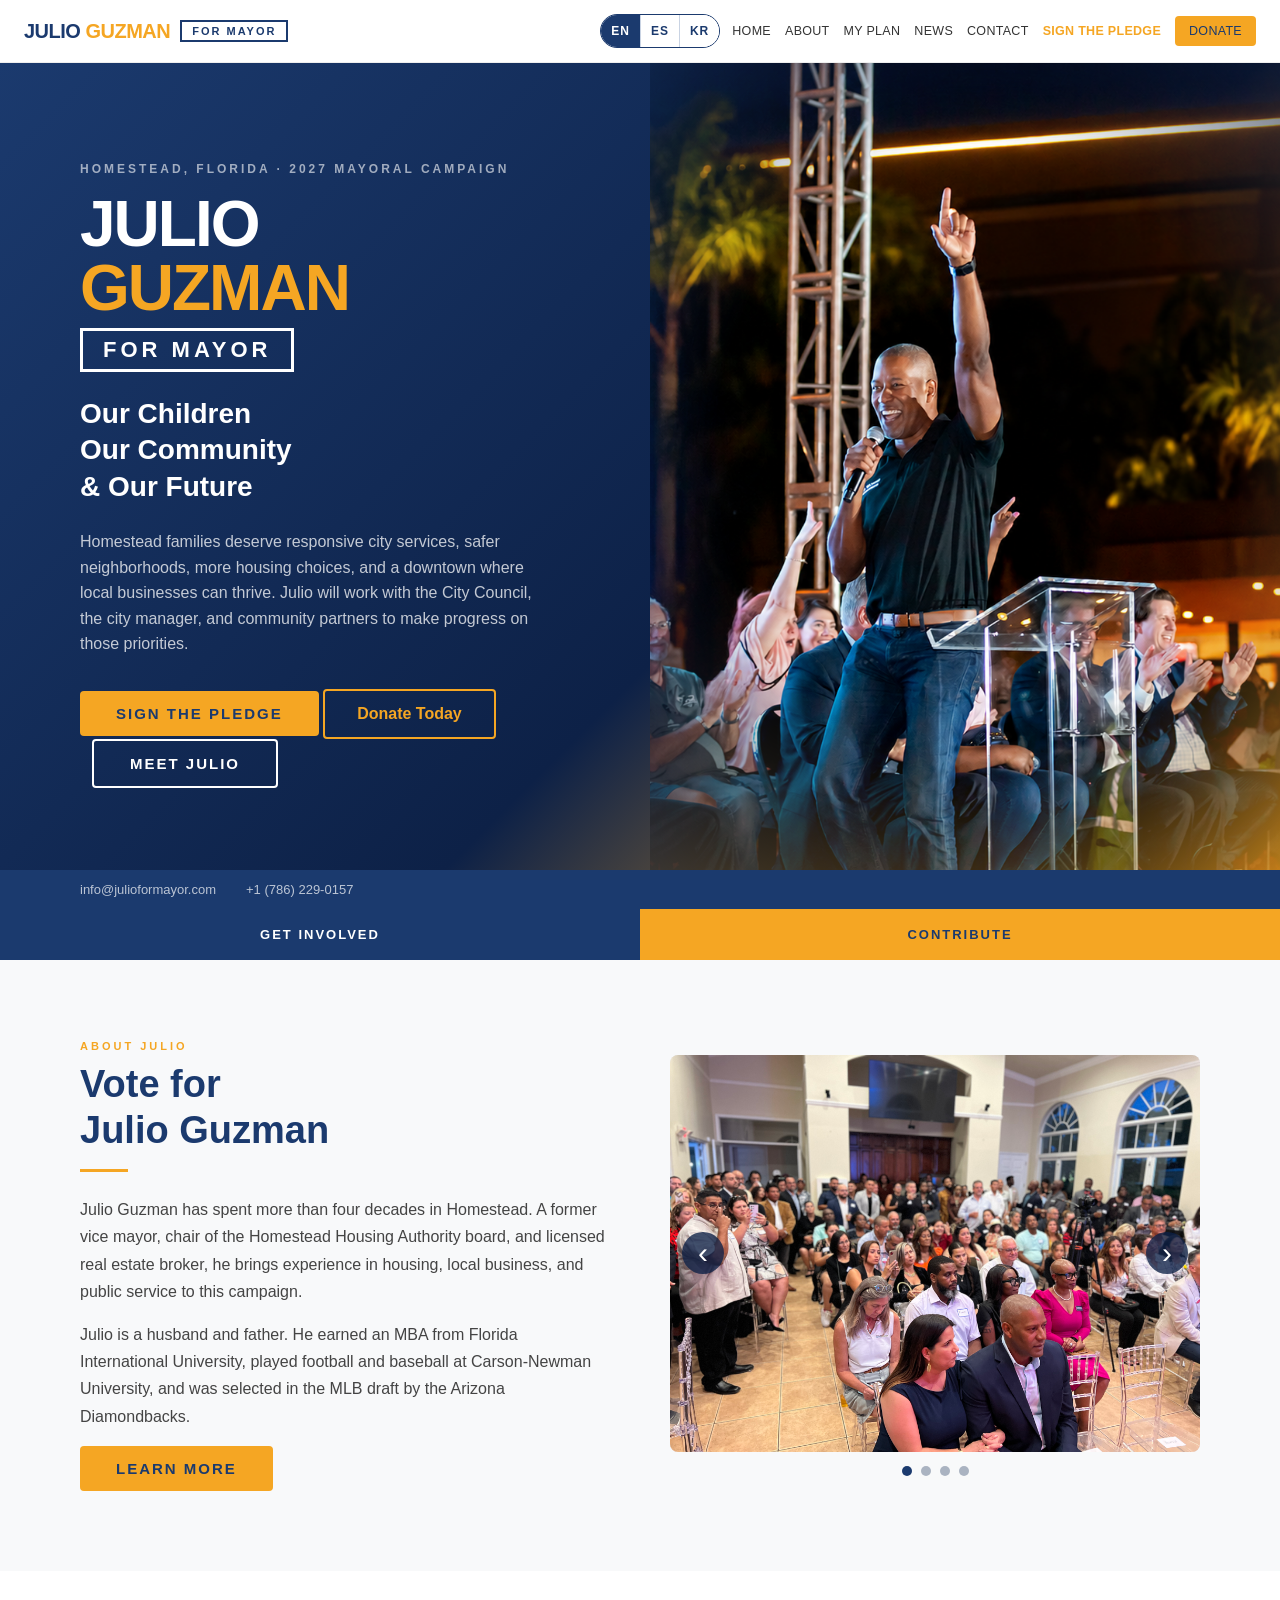
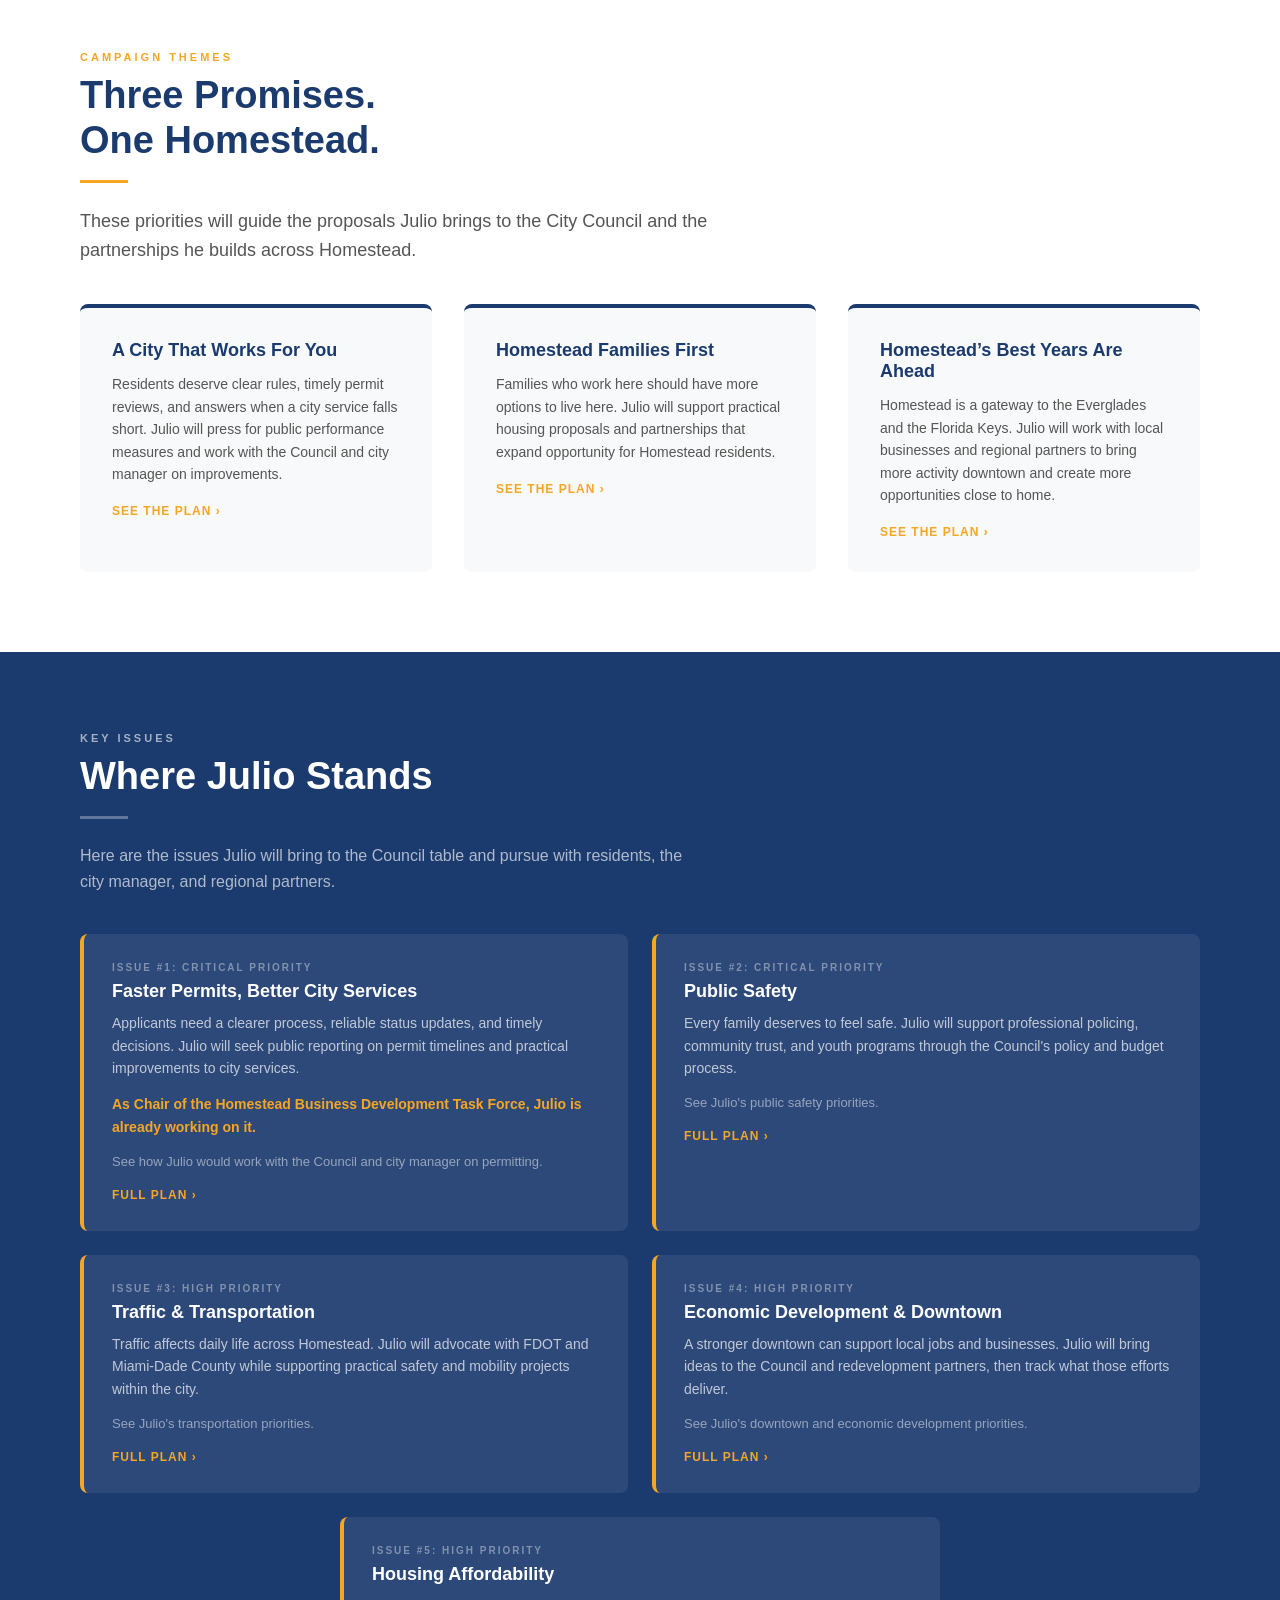
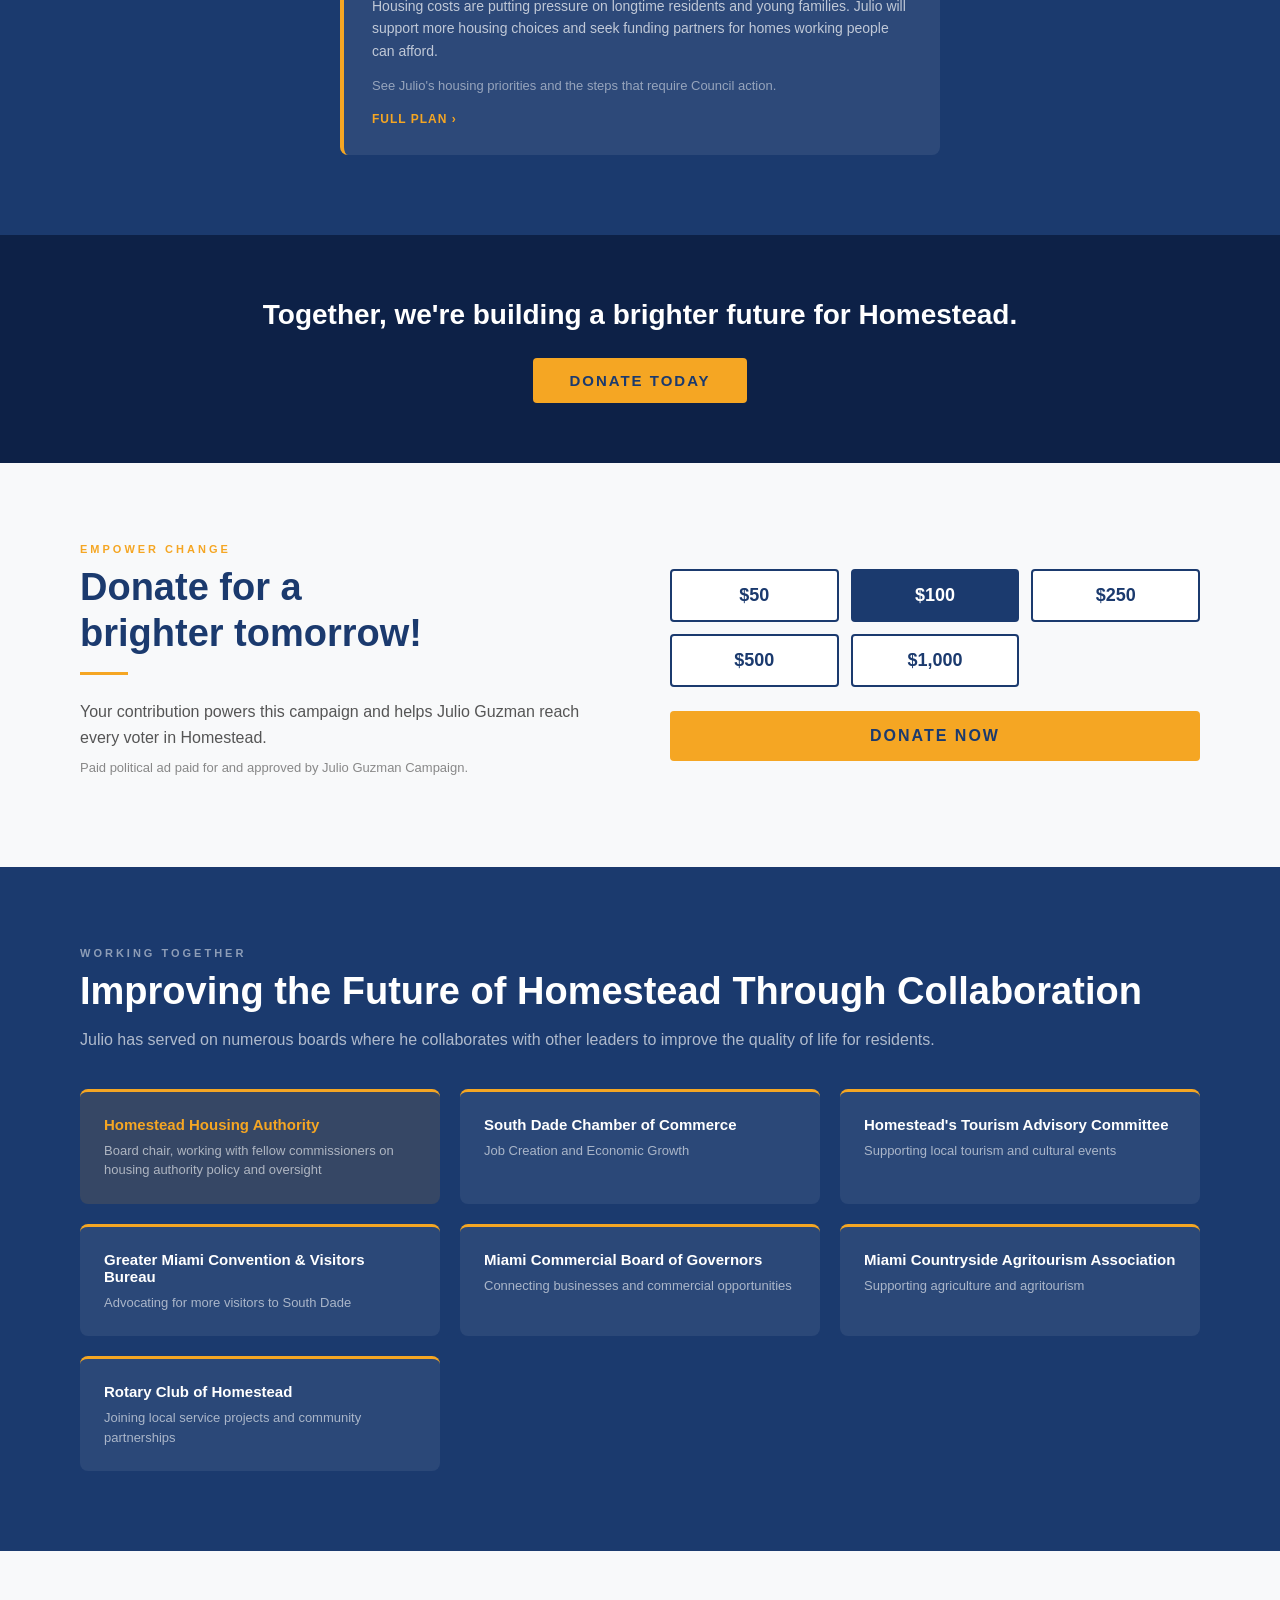
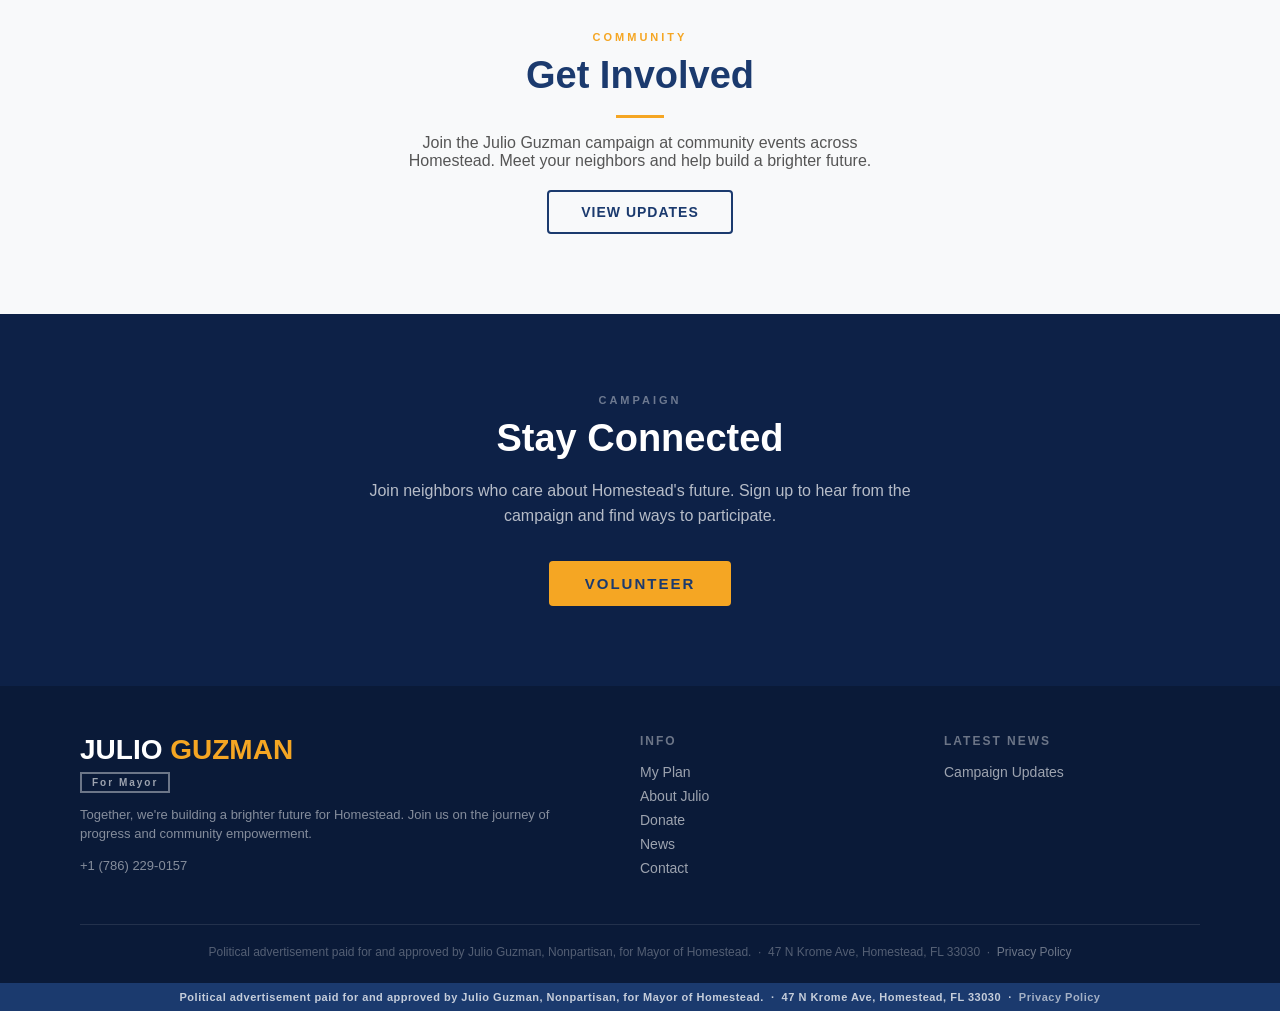
==== index.html @ b9c1d398 "Home: add task force line to permitting card Co-Authored-By: Claude Opus 5.5 <noreply@anthropic.com>" ====
<!DOCTYPE html>
<html lang="en">
<head>
  <meta charset="UTF-8" />
  <meta name="viewport" content="width=device-width, initial-scale=1.0" />
  
  <meta name="description" content="Official campaign website of Julio Guzman for Mayor of Homestead." />
  <link rel="canonical" href="https://julioformayor.com/" />
  <meta property="og:type" content="website" />
  <meta property="og:title" content="Julio Guzman for Mayor of Homestead" />
  <meta property="og:description" content="Official campaign website of Julio Guzman for Mayor of Homestead." />
  <meta property="og:url" content="https://julioformayor.com/" />
  <meta property="og:image" content="https://julioformayor.com/images/julio-showbiz-hero.png" />
  <meta name="twitter:card" content="summary_large_image" />
<title>Julio Guzman for Mayor of Homestead</title>
  <style>
    
    *, *::before, *::after { box-sizing: border-box; margin: 0; padding: 0; }

    body {
      font-family: 'Helvetica Neue', Arial, sans-serif;
      color: #1a1a1a;
      background: #fff;
    }

    /* â”€â”€ NAV â”€â”€ */
    nav {
      position: fixed;
      top: 0; left: 0; right: 0;
      z-index: 999;
      background: #fff;
      border-bottom: 1px solid #eee;
      padding: 14px 40px;
      display: flex;
      align-items: center;
      justify-content: space-between;
    }
    .nav-logo {
      display: flex;
      align-items: center;
      gap: 10px;
    }
    .nav-logo-text {
      font-size: 22px;
      font-weight: 900;
      letter-spacing: -0.5px;
      line-height: 1;
    }
    .nav-logo-text .julio { color: #1b3a6e; }
    .nav-logo-text .guzman { color: #f5a623; }
    .nav-logo-box {
      border: 2px solid #1b3a6e;
      padding: 3px 10px;
      font-size: 11px;
      font-weight: 700;
      letter-spacing: 2px;
      color: #1b3a6e;
      text-transform: uppercase;
    }
    .nav-links {
      display: flex;
      gap: 30px;
      align-items: center;
    }
    .nav-links a {
      text-decoration: none;
      color: #333;
      font-size: 14px;
      font-weight: 500;
      text-transform: uppercase;
      letter-spacing: 1px;
    }
    .nav-links a:hover { color: #f5a623; }
    .nav-donate {
      background: #f5a623; color: #1b3a6e !important;
      padding: 8px 20px;
      border-radius: 4px;
    }
    .nav-donate:hover { background: #d48a0f !important; color: #fff !important; }

    /* â”€â”€ HERO â”€â”€ */
    .hero {
      margin-top: 60px;
      min-height: 90vh;
      background: linear-gradient(135deg, #1b3a6e 0%, #0d2147 60%, #f5a623 100%);
      display: grid;
      grid-template-columns: 1fr 1fr;
      align-items: center;
      padding: 80px 80px 60px;
      gap: 60px;
    }
    .hero-text .eyebrow {
      font-size: 12px;
      font-weight: 700;
      letter-spacing: 3px;
      text-transform: uppercase;
      color: rgba(255,255,255,0.6);
      margin-bottom: 16px;
    }
    .hero-logo-large {
      margin-bottom: 24px;
    }
    .hero-logo-large .name-line {
      font-size: 64px;
      font-weight: 900;
      line-height: 1;
      letter-spacing: -2px;
    }
    .hero-logo-large .name-julio { color: #fff; }
    .hero-logo-large .name-guzman { color: #f5a623; }
    .hero-logo-large .for-mayor-box {
      display: inline-block;
      border: 3px solid #fff;
      padding: 6px 20px;
      font-size: 22px;
      font-weight: 800;
      letter-spacing: 4px;
      color: #fff;
      text-transform: uppercase;
      margin-top: 8px;
    }
    .hero-taglines {
      margin-bottom: 24px;
    }
    .hero-taglines p {
      font-size: 28px;
      font-weight: 700;
      color: #fff;
      line-height: 1.3;
    }
    .hero-sub {
      font-size: 16px;
      color: rgba(255,255,255,0.75);
      line-height: 1.6;
      max-width: 460px;
      margin-bottom: 32px;
    }
    .btn-primary {
      display: inline-block;
      background: #f5a623; color: #1b3a6e;
      padding: 14px 36px;
      font-size: 15px;
      font-weight: 700;
      text-transform: uppercase;
      letter-spacing: 2px;
      border-radius: 4px;
      text-decoration: none;
      border: none;
      cursor: pointer;
    }
    .btn-primary:hover { background: #d48a0f; }
    .btn-outline-white {
      display: inline-block;
      border: 2px solid #fff;
      color: #fff;
      padding: 14px 36px;
      font-size: 15px;
      font-weight: 700;
      text-transform: uppercase;
      letter-spacing: 2px;
      border-radius: 4px;
      text-decoration: none;
      margin-left: 12px;
    }
    .hero-photo {
      position: relative;
      align-self: stretch;
      min-height: 620px;
      margin: -80px -80px -60px -20px;
      overflow: hidden;
    }
    .hero-photo img {
      position: absolute;
      inset: 0;
      width: 100%;
      height: 100%;
      object-fit: cover;
      object-position: 40% 45%;
      /* Let the photograph dissolve into the existing hero colors. */
      -webkit-mask-image: radial-gradient(ellipse 86% 78% at 52% 48%, #000 48%, transparent 100%);
      mask-image: radial-gradient(ellipse 86% 78% at 52% 48%, #000 48%, transparent 100%);
    }
    .hero-photo-placeholder {
      width: 320px;
      height: 480px;
      background: rgba(255,255,255,0.08);
      border: 2px dashed rgba(255,255,255,0.3);
      border-radius: 8px;
      display: flex;
      flex-direction: column;
      align-items: center;
      justify-content: center;
      color: rgba(255,255,255,0.4);
      font-size: 13px;
      text-align: center;
      gap: 8px;
    }

    /* â”€â”€ CONTACT BAR â”€â”€ */
    .contact-bar {
      background: #1b3a6e;
      padding: 12px 80px;
      display: flex;
      gap: 30px;
      align-items: center;
    }
    .contact-bar a {
      color: rgba(255,255,255,0.7);
      text-decoration: none;
      font-size: 13px;
    }
    .contact-bar a:hover { color: #fff; }

    /* â”€â”€ QUICK-ACTION BAR â”€â”€ */
    .quick-bar {
      display: grid;
      grid-template-columns: 1fr 1fr;
    }
    .quick-bar a {
      padding: 18px;
      text-align: center;
      font-size: 13px;
      font-weight: 700;
      text-transform: uppercase;
      letter-spacing: 2px;
      text-decoration: none;
    }
    .quick-bar .qb-get-involved { background: #1b3a6e; color: #fff; }
    .quick-bar .qb-contribute { background: #f5a623; color: #1b3a6e; }
    .quick-bar a:hover { opacity: 0.9; }

    /* â”€â”€ SECTION SHARED â”€â”€ */
    section { padding: 80px 80px; }
    .section-eyebrow {
      font-size: 11px;
      font-weight: 700;
      letter-spacing: 3px;
      text-transform: uppercase;
      color: #f5a623;
      margin-bottom: 10px;
    }
    .section-heading {
      font-size: 38px;
      font-weight: 800;
      color: #1b3a6e;
      line-height: 1.2;
      margin-bottom: 16px;
    }
    .divider {
      width: 48px;
      height: 3px;
      background: #f5a623;
      margin-bottom: 24px;
    }

    /* â”€â”€ ABOUT / HERO REPEAT â”€â”€ */
    .about-hero {
      background: #f8f9fa;
      display: grid;
      grid-template-columns: 1fr 1fr;
      gap: 60px;
      align-items: center;
    }
    .about-hero .about-photo {
      text-align: center;
    }
    .about-hero .about-photo img {
      width: 100%;
      max-width: 620px;
      aspect-ratio: 4 / 3;
      object-fit: cover;
      object-position: center 55%;
      border-radius: 8px;
    }
    .about-gallery {
      position: relative;
      width: 100%;
      max-width: 620px;
      aspect-ratio: 4 / 3;
      margin: 0 auto;
      overflow: hidden;
      border-radius: 8px;
      background: #e7eaf0;
    }
    .about-hero .about-gallery img {
      width: 100%;
      height: 100%;
      max-width: none;
      aspect-ratio: auto;
      object-fit: cover;
      border-radius: 0;
      display: block;
    }
    .gallery-arrow {
      position: absolute;
      top: 50%;
      transform: translateY(-50%);
      width: 42px;
      height: 42px;
      border: 0;
      border-radius: 50%;
      background: rgba(13,33,71,.78);
      color: #fff;
      font-size: 30px;
      line-height: 1;
      cursor: pointer;
    }
    .gallery-prev { left: 12px; }
    .gallery-next { right: 12px; }
    .gallery-arrow:hover, .gallery-arrow:focus-visible { background: #1b3a6e; outline: 2px solid #f5a623; }
    .gallery-dots { display: flex; justify-content: center; gap: 9px; margin-top: 14px; }
    .gallery-dots button {
      width: 10px; height: 10px; padding: 0; border: 0;
      border-radius: 50%; background: #aab3c1; cursor: pointer;
    }
    .gallery-dots button.is-active { background: #1b3a6e; }
    .gallery-dots button:focus-visible { outline: 2px solid #f5a623; outline-offset: 3px; }
    .gallery-status { position: absolute; width: 1px; height: 1px; padding: 0; margin: -1px; overflow: hidden; clip: rect(0,0,0,0); white-space: nowrap; border: 0; }
    .about-bio { font-size: 16px; color: #444; line-height: 1.7; margin-bottom: 16px; }

    /* â”€â”€ MISSION â”€â”€ */
    .mission { background: #fff; }
    .mission-grid {
      display: grid;
      grid-template-columns: repeat(3, 1fr);
      gap: 32px;
      margin-top: 40px;
    }
    .mission-card {
      background: #f8f9fa;
      border-radius: 8px;
      padding: 32px;
      border-top: 4px solid #1b3a6e;
    }
    .mission-card h3 {
      font-size: 18px;
      font-weight: 700;
      color: #1b3a6e;
      margin-bottom: 12px;
    }
    .mission-card p { font-size: 14px; color: #555; line-height: 1.6; margin-bottom: 16px; }
    .read-plan {
      font-size: 12px;
      font-weight: 700;
      color: #f5a623;
      text-transform: uppercase;
      letter-spacing: 1px;
      text-decoration: none;
    }

    /* â”€â”€ ISSUES â”€â”€ */
    .issues { background: #1b3a6e; }
    .issues .section-heading { color: #fff; }
    .issues .section-eyebrow { color: rgba(255,255,255,0.6); }
    .issues-grid {
      display: grid;
      grid-template-columns: repeat(2, 1fr);
      gap: 24px;
      margin-top: 40px;
    }
    .issue-card {
      background: rgba(255,255,255,0.08);
      border-radius: 8px;
      padding: 28px;
      border-left: 4px solid #f5a623;
    }
    .issue-card h3 {
      font-size: 18px;
      font-weight: 700;
      color: #fff;
      margin-bottom: 10px;
    }
    .issue-card p { font-size: 14px; color: rgba(255,255,255,0.7); line-height: 1.6; margin-bottom: 14px; }
    .read-more {
      font-size: 12px;
      font-weight: 700;
      color: #f5a623;
      text-transform: uppercase;
      letter-spacing: 1px;
      text-decoration: none;
    }

    /* â”€â”€ CTA BAND â”€â”€ */
    .cta-band {
      background: #0d2147;
      text-align: center;
      padding: 60px 80px;
    }
    .cta-band p {
      font-size: 28px;
      font-weight: 700;
      color: #fff;
      margin-bottom: 24px;
      line-height: 1.4;
    }

    /* â”€â”€ DONATE â”€â”€ */
    .donate { background: #f8f9fa; }
    .donate-inner {
      display: grid;
      grid-template-columns: 1fr 1fr;
      gap: 60px;
      align-items: center;
    }
    .donate-text .section-heading { color: #1b3a6e; }
    .donate-sub { font-size: 16px; color: #555; line-height: 1.6; margin-bottom: 8px; }
    .donate-amounts {
      display: grid;
      grid-template-columns: repeat(3, 1fr);
      gap: 12px;
      margin-bottom: 20px;
    }
    .amt-btn {
      border: 2px solid #1b3a6e;
      background: #fff;
      color: #1b3a6e;
      padding: 14px;
      font-size: 18px;
      font-weight: 700;
      text-align: center;
      border-radius: 4px;
      cursor: pointer;
      transition: all 0.2s;
    }
    .amt-btn:hover, .amt-btn.active {
      background: #1b3a6e;
      color: #fff;
    }
    .donate-now-btn {
      width: 100%;
      background: #f5a623; color: #1b3a6e;
      border: none;
      padding: 16px;
      font-size: 16px;
      font-weight: 700;
      text-transform: uppercase;
      letter-spacing: 2px;
      border-radius: 4px;
      cursor: pointer;
      margin-top: 4px;
    }
    .donate-now-btn:hover { background: #d48a0f; }

    /* â”€â”€ BIO â”€â”€ */
    .bio { background: #fff; }
    .bio-inner {
      display: grid;
      grid-template-columns: 1fr 1fr;
      gap: 60px;
      align-items: center;
    }
    .bio-photo-placeholder {
      width: 100%;
      aspect-ratio: 3/4;
      background: #f0f0f0;
      border-radius: 8px;
      display: flex;
      align-items: center;
      justify-content: center;
      color: #aaa;
      font-size: 14px;
    }
    .bio-text p { font-size: 16px; color: #444; line-height: 1.7; margin-bottom: 16px; }

    /* â”€â”€ BOARDS â”€â”€ */
    .boards { background: #1b3a6e; }
    .boards .section-heading { color: #fff; }
    .boards .section-eyebrow { color: rgba(255,255,255,0.5); }
    .boards-grid {
      display: grid;
      grid-template-columns: repeat(3, 1fr);
      gap: 20px;
      margin-top: 40px;
    }
    .board-card {
      background: rgba(255,255,255,0.07);
      border-radius: 8px;
      padding: 24px;
      border-top: 3px solid #f5a623;
    }
    .board-card h4 {
      font-size: 15px;
      font-weight: 700;
      color: #fff;
      margin-bottom: 8px;
    }
    .board-card p { font-size: 13px; color: rgba(255,255,255,0.6); line-height: 1.5; }

    /* â”€â”€ EVENTS / COMMUNITY â”€â”€ */
    .community { background: #f8f9fa; text-align: center; }
    .community .section-heading { color: #1b3a6e; }
    .events-btn {
      display: inline-block;
      border: 2px solid #1b3a6e;
      color: #1b3a6e;
      padding: 12px 32px;
      font-size: 14px;
      font-weight: 700;
      text-transform: uppercase;
      letter-spacing: 1px;
      border-radius: 4px;
      text-decoration: none;
      margin-top: 20px;
    }
    .events-btn:hover { background: #1b3a6e; color: #fff; }

    /* â”€â”€ JOIN TEAM â”€â”€ */
    .join { background: #0d2147; text-align: center; }
    .join .section-heading { color: #fff; }
    .join p { font-size: 16px; color: rgba(255,255,255,0.7); max-width: 600px; margin: 0 auto 32px; line-height: 1.6; }

    /* â”€â”€ FOOTER â”€â”€ */
    footer {
      background: #0a1a38;
      color: rgba(255,255,255,0.6);
      padding: 48px 80px 24px;
    }
    .footer-top {
      display: grid;
      grid-template-columns: 2fr 1fr 1fr;
      gap: 48px;
      margin-bottom: 40px;
    }
    .footer-brand .name-line { font-size: 28px; font-weight: 900; }
    .footer-brand .name-julio { color: #fff; }
    .footer-brand .name-guzman { color: #f5a623; }
    .footer-brand .for-mayor-box {
      display: inline-block;
      border: 2px solid rgba(255,255,255,0.4);
      padding: 3px 10px;
      font-size: 10px;
      font-weight: 700;
      letter-spacing: 2px;
      color: rgba(255,255,255,0.6);
      margin-top: 6px;
    }
    .footer-brand p { font-size: 13px; color: rgba(255,255,255,0.5); margin-top: 12px; line-height: 1.5; }
    .footer-col h4 { font-size: 12px; font-weight: 700; text-transform: uppercase; letter-spacing: 2px; color: rgba(255,255,255,0.4); margin-bottom: 16px; }
    .footer-col a { display: block; color: rgba(255,255,255,0.6); text-decoration: none; font-size: 14px; margin-bottom: 8px; }
    .footer-col a:hover { color: #fff; }
    .footer-bottom {
      border-top: 1px solid rgba(255,255,255,0.1);
      padding-top: 20px;
      text-align: center;
      font-size: 12px;
      color: rgba(255,255,255,0.3);
    }
    .footer-contact { font-size: 14px; color: rgba(255,255,255,0.6); margin-top: 8px; }

    /* â”€â”€ ARCHIVE NOTICE â”€â”€ */
    
    .nav-pledge { color: #f5a623 !important; font-weight: 700 !important; }
    .btn-secondary-gold {
      display: inline-block;
      background: transparent;
      color: #f5a623;
      border: 2px solid #f5a623;
      padding: 14px 32px;
      border-radius: 4px;
      font-weight: 700;
      font-size: 16px;
      text-decoration: none;
      margin-right: 12px;
      transition: background .2s, color .2s;
    }
    .btn-secondary-gold:hover { background: #f5a623; color: #1b3a6e; }
  </style>
  <link rel="stylesheet" href="site-enhancements.css" />
  <script src="i18n.js"></script>
  <link rel="icon" href="favicon.svg" type="image/svg+xml" />
</head>
<body>

<!-- NAV -->
<nav>
  <div class="nav-logo">
    <div class="nav-logo-text">
      <span class="julio">JULIO </span><span class="guzman">GUZMAN</span>
    </div>
    <div class="nav-logo-box">For Mayor</div>
  </div>
  <div class="nav-links">
    <a href="index.html">Home</a>
    <a href="about.html">About</a>
    <a href="plan.html">My Plan</a>
    <a href="news.html">News</a>
    <a href="contact.html">Contact</a>
    <a href="pledge.html" class="nav-pledge">Sign the Pledge</a>
    <a href="donate.html" class="nav-donate">Donate</a>
  </div>
</nav>

<!-- HERO -->
<section id="home" class="hero">
  <div class="hero-text">
    <div class="eyebrow">Homestead, Florida &middot; 2027 Mayoral Campaign</div>
    <div class="hero-logo-large">
      <div class="name-line"><span class="name-julio">JULIO</span></div>
      <div class="name-line"><span class="name-guzman">GUZMAN</span></div>
      <div class="for-mayor-box">For Mayor</div>
    </div>
    <div class="hero-taglines">
      <p>Our Children</p>
      <p>Our Community</p>
      <p>& Our Future</p>
    </div>
    <p class="hero-sub">
      Homestead families deserve responsive city services, safer neighborhoods, more housing choices, and a downtown where local businesses can thrive. Julio will work with the City Council, the city manager, and community partners to make progress on those priorities.
    </p>
    <a href="pledge.html" class="btn-primary">Sign the Pledge</a>
    <a href="#donate" class="btn-secondary-gold">Donate Today</a>
    <a href="#about" class="btn-outline-white">Meet Julio</a>
  </div>
  <div class="hero-photo">
    <img src="images/julio-showbiz-hero.png" alt="Julio Guzman addressing a community gathering with his hand raised">
  </div>
</section>

<!-- CONTACT BAR -->
<div class="contact-bar" id="contact">
  <a href="mailto:info@julioformayor.com">info@julioformayor.com</a>
  <a href="tel:+17862290157">+1 (786) 229-0157</a>
</div>

<!-- QUICK-ACTION BAR -->
<div class="quick-bar">
  <a href="#volunteer" class="qb-get-involved">Get Involved</a>
  <a href="#donate" class="qb-contribute">Contribute</a>
</div>

<!-- ABOUT -->
<section id="about" class="about-hero">
  <div>
    <div class="section-eyebrow">About Julio</div>
    <h2 class="section-heading">Vote for<br>Julio Guzman</h2>
    <div class="divider"></div>
    <p class="about-bio">
      Julio Guzman has spent more than four decades in Homestead. A former vice mayor, chair of the Homestead Housing Authority board, and licensed real estate broker, he brings experience in housing, local business, and public service to this campaign.
    </p>
    <p class="about-bio">
      Julio is a husband and father. He earned an MBA from Florida International University, played football and baseball at Carson-Newman University, and was selected in the MLB draft by the Arizona Diamondbacks.
    </p>
    <a href="about.html" class="btn-primary">Learn More</a>
  </div>
  <div class="about-photo">
    <div class="about-gallery" aria-label="Photos from Julio Guzman's campaign">
      <img id="about-gallery-image" src="images/campaign-community.jpg" alt="Community members attending Julio Guzman's campaign kickoff" style="object-position:center 55%;">
      <button class="gallery-arrow gallery-prev" type="button" aria-label="Previous photo">&#8249;</button>
      <button class="gallery-arrow gallery-next" type="button" aria-label="Next photo">&#8250;</button>
    </div>
    <div class="gallery-dots" aria-label="Choose a photo">
      <button type="button" class="is-active" aria-label="Show photo 1 of 4" aria-current="true"></button>
      <button type="button" aria-label="Show photo 2 of 4"></button>
      <button type="button" aria-label="Show photo 3 of 4"></button>
      <button type="button" aria-label="Show photo 4 of 4"></button>
    </div>
    <p id="about-gallery-status" class="gallery-status" aria-live="polite">Photo 1 of 4: Campaign kickoff gathering</p>
  </div>
</section>

<!-- CAMPAIGN THEMES -->
<section id="plan" class="mission">
  <div class="section-eyebrow">Campaign Themes</div>
  <h2 class="section-heading">Three Promises.<br>One Homestead.</h2>
  <div class="divider"></div>
  <p style="font-size:18px;color:#555;max-width:660px;line-height:1.6;margin-bottom:8px;">
    These priorities will guide the proposals Julio brings to the City Council and the partnerships he builds across Homestead.
  </p>
  <div class="mission-grid">
    <div class="mission-card">
      <h3>A City That Works For You</h3>
      <p>Residents deserve clear rules, timely permit reviews, and answers when a city service falls short. Julio will press for public performance measures and work with the Council and city manager on improvements.</p>
      <a href="plan.html" class="read-plan">See the Plan &rsaquo;</a>
    </div>
    <div class="mission-card">
      <h3>Homestead Families First</h3>
      <p>Families who work here should have more options to live here. Julio will support practical housing proposals and partnerships that expand opportunity for Homestead residents.</p>
      <a href="plan.html" class="read-plan">See the Plan &rsaquo;</a>
    </div>
    <div class="mission-card">
      <h3>Homestead&rsquo;s Best Years Are Ahead</h3>
      <p>Homestead is a gateway to the Everglades and the Florida Keys. Julio will work with local businesses and regional partners to bring more activity downtown and create more opportunities close to home.</p>
      <a href="plan.html" class="read-plan">See the Plan &rsaquo;</a>
    </div>
  </div>
</section>

<!-- ISSUES -->
<section class="issues">
  <div class="section-eyebrow">Key Issues</div>
  <h2 class="section-heading">Where Julio Stands</h2>
  <div class="divider" style="background:rgba(255,255,255,0.3)"></div>
  <p style="color:rgba(255,255,255,0.65);font-size:16px;max-width:620px;margin-bottom:40px;line-height:1.6;">
    Here are the issues Julio will bring to the Council table and pursue with residents, the city manager, and regional partners.
  </p>
  <div class="issues-grid" style="grid-template-columns:repeat(2,1fr)">

    <div class="issue-card">
      <div style="font-size:10px;font-weight:700;letter-spacing:2px;color:rgba(255,255,255,0.4);margin-bottom:8px;text-transform:uppercase">Issue #1: Critical Priority</div>
      <h3>Faster Permits, Better City Services</h3>
      <p>Applicants need a clearer process, reliable status updates, and timely decisions. Julio will seek public reporting on permit timelines and practical improvements to city services.</p>
      <p style="color:#f5a623;font-weight:700;">As Chair of the Homestead Business Development Task Force, Julio is already working on it.</p>
      <p style="color:rgba(255,255,255,0.5);font-size:13px;margin-bottom:12px;">See how Julio would work with the Council and city manager on permitting.</p>
      <a href="plan.html#permitting" class="read-more">Full Plan &rsaquo;</a>
    </div>

    <div class="issue-card">
      <div style="font-size:10px;font-weight:700;letter-spacing:2px;color:rgba(255,255,255,0.4);margin-bottom:8px;text-transform:uppercase">Issue #2: Critical Priority</div>
      <h3>Public Safety</h3>
      <p>Every family deserves to feel safe. Julio will support professional policing, community trust, and youth programs through the Council's policy and budget process.</p>
      <p style="color:rgba(255,255,255,0.5);font-size:13px;margin-bottom:12px;">See Julio's public safety priorities.</p>
      <a href="plan.html#safety" class="read-more">Full Plan &rsaquo;</a>
    </div>

    <div class="issue-card">
      <div style="font-size:10px;font-weight:700;letter-spacing:2px;color:rgba(255,255,255,0.4);margin-bottom:8px;text-transform:uppercase">Issue #3: High Priority</div>
      <h3>Traffic &amp; Transportation</h3>
      <p>Traffic affects daily life across Homestead. Julio will advocate with FDOT and Miami-Dade County while supporting practical safety and mobility projects within the city.</p>
      <p style="color:rgba(255,255,255,0.5);font-size:13px;margin-bottom:12px;">See Julio's transportation priorities.</p>
      <a href="plan.html#traffic" class="read-more">Full Plan &rsaquo;</a>
    </div>

    <div class="issue-card">
      <div style="font-size:10px;font-weight:700;letter-spacing:2px;color:rgba(255,255,255,0.4);margin-bottom:8px;text-transform:uppercase">Issue #4: High Priority</div>
      <h3>Economic Development &amp; Downtown</h3>
      <p>A stronger downtown can support local jobs and businesses. Julio will bring ideas to the Council and redevelopment partners, then track what those efforts deliver.</p>
      <p style="color:rgba(255,255,255,0.5);font-size:13px;margin-bottom:12px;">See Julio's downtown and economic development priorities.</p>
      <a href="plan.html#downtown" class="read-more">Full Plan &rsaquo;</a>
    </div>

    <div class="issue-card" style="grid-column:1/-1;max-width:600px;margin:0 auto">
      <div style="font-size:10px;font-weight:700;letter-spacing:2px;color:rgba(255,255,255,0.4);margin-bottom:8px;text-transform:uppercase">Issue #5: High Priority</div>
      <h3>Housing Affordability</h3>
      <p>Housing costs are putting pressure on longtime residents and young families. Julio will support more housing choices and seek funding partners for homes working people can afford.</p>
      <p style="color:rgba(255,255,255,0.5);font-size:13px;margin-bottom:12px;">See Julio's housing priorities and the steps that require Council action.</p>
      <a href="plan.html#housing" class="read-more">Full Plan &rsaquo;</a>
    </div>

  </div>
</section>

<!-- CTA BAND -->
<div class="cta-band">
  <p>Together, we're building a brighter future for Homestead.</p>
  <a href="#donate" class="btn-primary">Donate Today</a>
</div>

<!-- DONATE -->
<section id="donate" class="donate">
  <div class="donate-inner">
    <div class="donate-text">
      <div class="section-eyebrow">Empower Change</div>
      <h2 class="section-heading">Donate for a<br>brighter tomorrow!</h2>
      <div class="divider"></div>
      <p class="donate-sub">Your contribution powers this campaign and helps Julio Guzman reach every voter in Homestead.</p>
      <p class="donate-sub" style="font-size:13px;color:#888;">Paid political ad paid for and approved by Julio Guzman Campaign.</p>
    </div>
    <div class="donate-widget">
      <div class="donate-amounts">
        <div class="amt-btn">$50</div>
        <div class="amt-btn active">$100</div>
        <div class="amt-btn">$250</div>
        <div class="amt-btn">$500</div>
        <div class="amt-btn">$1,000</div>
      </div>
      <button class="donate-now-btn">Donate Now</button>
    </div>
  </div>
</section>

<!-- BOARDS / INVOLVEMENT -->
<section class="boards">
  <div class="section-eyebrow">Working Together</div>
  <h2 class="section-heading">Improving the Future of Homestead Through Collaboration</h2>
  <p style="color:rgba(255,255,255,0.65);font-size:16px;margin-top:8px;">
    Julio has served on numerous boards where he collaborates with other leaders to improve the quality of life for residents.
  </p>
  <div class="boards-grid">
    <div class="board-card" style="border-top-color:#f5a623;background:rgba(245,166,35,0.12)">
      <h4 style="color:#f5a623">Homestead Housing Authority</h4>
      <p>Board chair, working with fellow commissioners on housing authority policy and oversight</p>
    </div>
    <div class="board-card">
      <h4>South Dade Chamber of Commerce</h4>
      <p>Job Creation and Economic Growth</p>
    </div>
    <div class="board-card">
      <h4>Homestead's Tourism Advisory Committee</h4>
      <p>Supporting local tourism and cultural events</p>
    </div>
    <div class="board-card">
      <h4>Greater Miami Convention & Visitors Bureau</h4>
      <p>Advocating for more visitors to South Dade</p>
    </div>
    <div class="board-card">
      <h4>Miami Commercial Board of Governors</h4>
      <p>Connecting businesses and commercial opportunities</p>
    </div>
    <div class="board-card">
      <h4>Miami Countryside Agritourism Association</h4>
      <p>Supporting agriculture and agritourism</p>
    </div>
    <div class="board-card">
      <h4>Rotary Club of Homestead</h4>
      <p>Joining local service projects and community partnerships</p>
    </div>
  </div>
</section>

<!-- COMMUNITY / EVENTS -->
<section id="volunteer" class="community">
  <div class="section-eyebrow">Community</div>
  <h2 class="section-heading">Get Involved</h2>
  <div class="divider" style="margin:16px auto"></div>
  <p style="font-size:16px;color:#555;max-width:500px;margin:0 auto;">
    Join the Julio Guzman campaign at community events across Homestead. Meet your neighbors and help build a brighter future.
  </p>
  <a href="news.html" class="events-btn">View Updates</a>
</section>

<!-- JOIN THE TEAM -->
<section class="join">
  <div class="section-eyebrow" style="color:rgba(255,255,255,0.4)">Campaign</div>
  <h2 class="section-heading">Stay Connected</h2>
  <p>Join neighbors who care about Homestead's future. Sign up to hear from the campaign and find ways to participate.</p>
  <a href="volunteer.html" class="btn-primary">Volunteer</a>
</section>

<!-- FOOTER -->
<footer>
  <div class="footer-top">
    <div class="footer-brand">
      <div>
        <span class="name-line name-julio" style="font-size:28px;font-weight:900">JULIO </span><span class="name-line name-guzman" style="font-size:28px;font-weight:900">GUZMAN</span>
      </div>
      <div class="for-mayor-box">For Mayor</div>
      <p>Together, we're building a brighter future for Homestead. Join us on the journey of progress and community empowerment.</p>
      <p class="footer-contact">+1 (786) 229-0157</p>
    </div>
    <div class="footer-col">
      <h4>Info</h4>
      <a href="#plan">My Plan</a>
      <a href="#about">About Julio</a>
      <a href="#donate">Donate</a>
      <a href="#news">News</a>
      <a href="#contact">Contact</a>
    </div>
    <div class="footer-col">
      <h4>Latest News</h4>
      <a href="news.html">Campaign Updates</a>
    </div>
  </div>
    <div class="footer-bottom">
    Political advertisement paid for and approved by Julio Guzman, Nonpartisan, for Mayor of Homestead. &nbsp;·&nbsp; 47 N Krome Ave, Homestead, FL 33030 &nbsp;·&nbsp; <a href="privacy.html" style="color:rgba(255,255,255,0.4);text-decoration:none;">Privacy Policy</a>
  </div>
</footer>

<script>
  // Donate amount selector
  document.querySelectorAll('.amt-btn').forEach(btn => {
    btn.addEventListener('click', () => {
      document.querySelectorAll('.amt-btn').forEach(b => b.classList.remove('active'));
      btn.classList.add('active');
    });
  });
</script>


<!-- PAID-FOR NOTICE -->
<style>
  .paid-notice { background: #1b3a6e; color: rgba(255,255,255,0.75); text-align: center; padding: 8px 20px; font-size: 11px; font-weight: 600; letter-spacing: 0.5px; }
  .paid-notice a { color: rgba(255,255,255,0.6); text-decoration: none; }
  .paid-notice a:hover { color: #f5a623; }
</style>
<div class="paid-notice">
  Political advertisement paid for and approved by Julio Guzman, Nonpartisan, for Mayor of Homestead. &nbsp;·&nbsp; 47 N Krome Ave, Homestead, FL 33030 &nbsp;·&nbsp; <a href="privacy.html">Privacy Policy</a>
</div>
<script>
  (() => {
    const gallery = document.querySelector('.about-gallery');
    if (!gallery) return;
    const image = document.getElementById('about-gallery-image');
    const status = document.getElementById('about-gallery-status');
    const dots = [...document.querySelectorAll('.gallery-dots button')];
    const photos = [
      { src: 'images/campaign-community.jpg', alt: "Community members attending Julio Guzman's campaign kickoff", label: 'Campaign kickoff gathering', position: 'center 55%' },
      { src: 'images/julio-emily-event.jpg', alt: 'Julio Guzman and Emily at a campaign event', label: 'Julio and Emily', position: 'center 38%' },
      { src: 'images/campaign-event.jpg', alt: 'Julio Guzman with supporters at a campaign event', label: 'With supporters', position: 'center 38%' },
      { src: 'images/julio-speaking-wide.jpg', alt: 'Julio Guzman speaking at the campaign kickoff', label: 'Speaking to the community', position: 'center 48%' }
    ];
    let current = 0;
    function show(index) {
      current = (index + photos.length) % photos.length;
      const photo = photos[current];
      image.src = photo.src;
      image.alt = photo.alt;
      image.style.objectPosition = photo.position;
      status.textContent = 'Photo ' + (current + 1) + ' of ' + photos.length + ': ' + photo.label;
      dots.forEach((dot, i) => {
        dot.classList.toggle('is-active', i === current);
        if (i === current) dot.setAttribute('aria-current', 'true');
        else dot.removeAttribute('aria-current');
      });
    }
    gallery.querySelector('.gallery-prev').addEventListener('click', () => show(current - 1));
    gallery.querySelector('.gallery-next').addEventListener('click', () => show(current + 1));
    dots.forEach((dot, i) => dot.addEventListener('click', () => show(i)));
    let touchStartX = null;
    gallery.addEventListener('touchstart', e => { touchStartX = e.changedTouches[0].screenX; }, { passive: true });
    gallery.addEventListener('touchend', e => {
      if (touchStartX === null) return;
      const distance = e.changedTouches[0].screenX - touchStartX;
      if (Math.abs(distance) > 45) show(current + (distance < 0 ? 1 : -1));
      touchStartX = null;
    }, { passive: true });
  })();
</script>

  <script src="site.js" defer></script>
</body>
</html>
---- site-enhancements.css ----
/* Site-wide quality, accessibility, and responsive enhancements */
:root { --nav-height: 64px; }
html { scroll-behavior: smooth; }
body { overflow-x: hidden; }
img { max-width: 100%; height: auto; }
a, button, input, select, textarea { -webkit-tap-highlight-color: transparent; }
a:focus-visible, button:focus-visible, input:focus-visible, select:focus-visible, textarea:focus-visible {
  outline: 3px solid #f5a623;
  outline-offset: 3px;
}
.skip-link {
  position: fixed; left: 12px; top: -60px; z-index: 2000;
  background: #fff; color: #1b3a6e; padding: 10px 14px;
  border: 2px solid #1b3a6e; border-radius: 4px; font-weight: 700;
}
.skip-link:focus { top: 10px; }

.mobile-nav-toggle {
  display: none; border: 0; background: transparent; color: #1b3a6e;
  font-size: 28px; line-height: 1; cursor: pointer; padding: 6px 8px;
}
.form-status {
  margin-top: 14px; padding: 12px 14px; border-radius: 4px;
  background: #eef4fb; border: 1px solid #c8d8ed; color: #17345f;
  font-size: 14px; line-height: 1.5;
}
.notice-box {
  background:#fff8e8; border:1px solid #efd28d; color:#5c4718;
  padding:14px 16px; border-radius:6px; line-height:1.55; margin-top:16px;
}

@media (max-width: 980px) {
  nav { padding: 12px 18px !important; min-height: var(--nav-height); }
  .mobile-nav-toggle { display: block; }
  .nav-links {
    display: none !important; position: absolute; top: 100%; left: 0; right: 0;
    background: #fff; border-top: 1px solid #eee; border-bottom: 1px solid #ddd;
    padding: 14px 18px 18px; flex-direction: column !important; align-items: stretch !important;
    gap: 4px !important; box-shadow: 0 12px 24px rgba(0,0,0,.08);
  }
  .nav-links.is-open { display: flex !important; }
  .nav-links a { padding: 11px 8px; width: 100%; }
  .nav-donate { text-align:center; margin-top:6px; }
  .page-hero { margin-top: var(--nav-height) !important; padding: 54px 24px !important; }
  .page-hero h1 { font-size: clamp(36px, 8vw, 48px) !important; }
  section { padding: 56px 24px !important; }
  footer { padding: 42px 24px 24px !important; }
  .footer-top { grid-template-columns: 1fr !important; gap: 28px !important; }
  .contact-grid, .involve-grid, .donate-grid, .about-grid, .bio-inner, .donate-inner, .about-hero {
    grid-template-columns: 1fr !important; gap: 34px !important;
  }
  .rules-grid, .mission-grid, .boards-grid { grid-template-columns: 1fr !important; }
  .issues-grid { grid-template-columns: 1fr !important; }
  .ways-grid, .impact-grid { grid-template-columns: 1fr !important; }
  .form-row { grid-template-columns: 1fr !important; }
  .cta-band { padding: 44px 24px !important; }
  .btn-outline, .btn-outline-white { margin-left: 0 !important; margin-top: 10px; }
  .section-heading { font-size: clamp(30px, 7vw, 38px) !important; }
}

@media (max-width: 640px) {
  .nav-logo-text { font-size: 18px !important; }
  .nav-logo-box { font-size: 9px !important; letter-spacing: 1.4px !important; padding: 3px 7px !important; }
  .form-card, .donate-widget { padding: 24px !important; }
  .amounts-grid, .donate-amounts { grid-template-columns: repeat(2,1fr) !important; }
  .hero { grid-template-columns: 1fr !important; padding: 56px 22px 42px !important; gap: 30px !important; min-height: auto !important; }
  .hero-logo-large .name-line { font-size: clamp(44px, 14vw, 64px) !important; }
  .hero-taglines p { font-size: clamp(22px, 7vw, 28px) !important; }
  .hero-photo { min-height: 390px !important; margin: 0 !important; }
  .hero-photo img { max-height: none !important; }
  .contact-bar { padding: 12px 22px !important; flex-wrap: wrap; gap: 10px 20px !important; }
  .quick-bar { grid-template-columns: 1fr !important; }
}
@media (prefers-reduced-motion: reduce) {
  *, *::before, *::after { scroll-behavior:auto !important; transition:none !important; animation:none !important; }
}
/* Language switcher (i18n.js) */
html.i18n-pending body { opacity: 0; }
.lang-switch {
  display: inline-flex; margin-left: auto; margin-right: 22px;
  border: 1.5px solid #1b3a6e; border-radius: 999px; overflow: hidden; flex: 0 0 auto;
}
.lang-switch button {
  border: 0; background: #fff; color: #1b3a6e; cursor: pointer;
  font: 700 12px/1 'Helvetica Neue', Arial, sans-serif; letter-spacing: 1px;
  padding: 7px 10px; min-width: 38px; min-height: 32px;
}
.lang-switch button + button { border-left: 1px solid #c9d3e3; }
.lang-switch button[aria-pressed="true"] { background: #1b3a6e; color: #fff; }
.lang-switch button:hover:not([aria-pressed="true"]) { background: #fff6e6; }
@media (max-width: 1180px) and (min-width: 981px) {
  .nav-links { gap: 18px !important; }
  .nav-links a { font-size: 13px !important; letter-spacing: .5px !important; }
  .lang-switch { margin-right: 14px; }
}
@media (max-width: 980px) {
  .lang-switch { margin-right: 6px; }
  .lang-switch button { min-height: 36px; padding: 8px 10px; }
}
@media (max-width: 380px) {
  .lang-switch button { min-width: 32px; padding: 8px 7px; font-size: 11px; }
  .nav-logo-box { display: none !important; }
}

/* Phone readability fixes */
body { overflow-wrap: break-word; }
@media (max-width: 980px) {
  .tl-grid { grid-template-columns: 1fr !important; gap: 16px !important; }
  .tl-card { padding: 22px 20px !important; }
  .issue-sec { padding: 44px 22px !important; }
  .issue-inner { grid-template-columns: 1fr !important; gap: 14px !important; }
  .issue-label { position: static !important; }
  .issue-label .number { font-size: 52px !important; }
  .issue-label h2 { font-size: 24px !important; }
  .issue-body p { font-size: 16px !important; }
  .issue-body ul li { font-size: 16px !important; }
}
@media (max-width: 640px) {
  body { -webkit-text-size-adjust: 100%; }
  p, li { font-size: max(15px, 1em); line-height: 1.6; }
  .footer-brand p, .footer-col a { font-size: 15px !important; }
  .footer-bottom { font-size: 13px !important; line-height: 1.7; color: rgba(255,255,255,0.5) !important; }
  .footer-col a { padding: 6px 0; margin-bottom: 2px !important; }
  .form-helper, #result .small, .vbm-note, .voter-tools-card p, .consent-wrap label { font-size: 14px !important; }
  .sticky-text { font-size: 12px !important; }
  .sticky-text strong { font-size: 13px !important; }
}

/* Keep the top menu on one line in every language */
.nav-logo-text, .nav-logo-box, .nav-links a { white-space: nowrap; }
.nav-logo { flex: 0 0 auto; }
@media (max-width: 1340px) and (min-width: 981px) {
  nav { padding-left: 24px !important; padding-right: 24px !important; }
  .nav-links { gap: 14px !important; }
  .nav-links a { font-size: 12.5px !important; letter-spacing: .3px !important; }
  .nav-donate { padding: 8px 14px !important; }
  .nav-logo-text { font-size: 20px; }
  .lang-switch { margin-right: 12px; }
}
/* Spanish and Kreyol menu labels are longer: switch to the menu button a little sooner */
@media (min-width: 981px) and (max-width: 1090px) {
  html[lang="es"] .mobile-nav-toggle, html[lang="ht"] .mobile-nav-toggle { display: block; }
  html[lang="es"] .nav-links, html[lang="ht"] .nav-links {
    display: none !important; position: absolute; top: 100%; left: 0; right: 0;
    background: #fff; border-top: 1px solid #eee; border-bottom: 1px solid #ddd;
    padding: 14px 24px 18px; flex-direction: column !important; align-items: stretch !important;
    gap: 4px !important; box-shadow: 0 12px 24px rgba(0,0,0,.08);
  }
  html[lang="es"] .nav-links.is-open, html[lang="ht"] .nav-links.is-open { display: flex !important; }
  html[lang="es"] .nav-links a, html[lang="ht"] .nav-links a { padding: 11px 8px; width: 100%; font-size: 14px !important; }
  html[lang="es"] .nav-donate, html[lang="ht"] .nav-donate { text-align: center; margin-top: 6px; }
  html[lang="es"] .lang-switch, html[lang="ht"] .lang-switch { margin-right: 6px; }
}
@media (max-width: 440px) {
  nav { padding-left: 12px !important; padding-right: 10px !important; }
  .nav-logo { gap: 6px; }
  .nav-logo-text { font-size: 16px !important; }
  .nav-logo-box { font-size: 8px !important; letter-spacing: 1px !important; padding: 2px 5px !important; }
  .lang-switch button { min-width: 30px; padding: 8px 6px; font-size: 11px; }
  .mobile-nav-toggle { padding: 6px 4px; }
}
/* Home hero: keep the photo inside the screen on tablets */
.hero { overflow: hidden; }
@media (min-width: 641px) and (max-width: 980px) {
  .hero { padding: 64px 40px 48px !important; gap: 32px !important; }
  .hero-photo { margin: -64px -40px -48px -10px !important; }
}
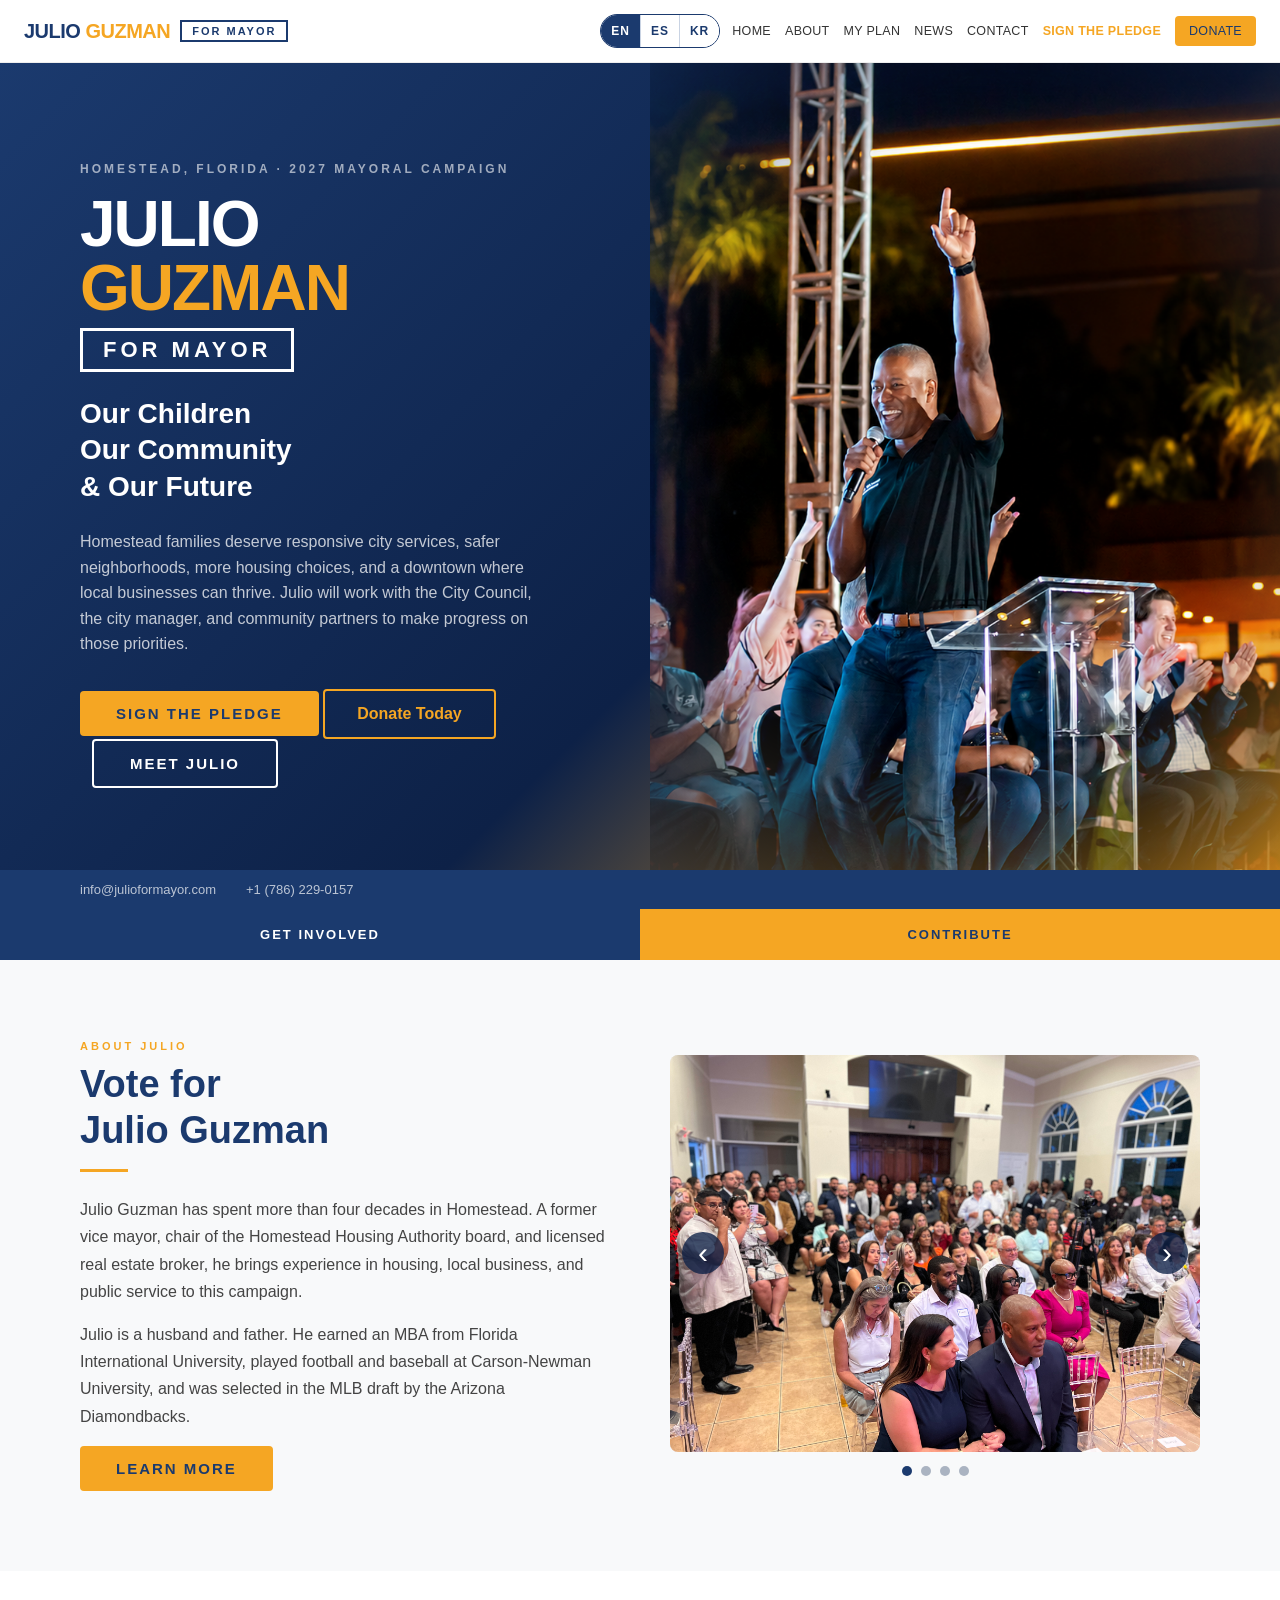
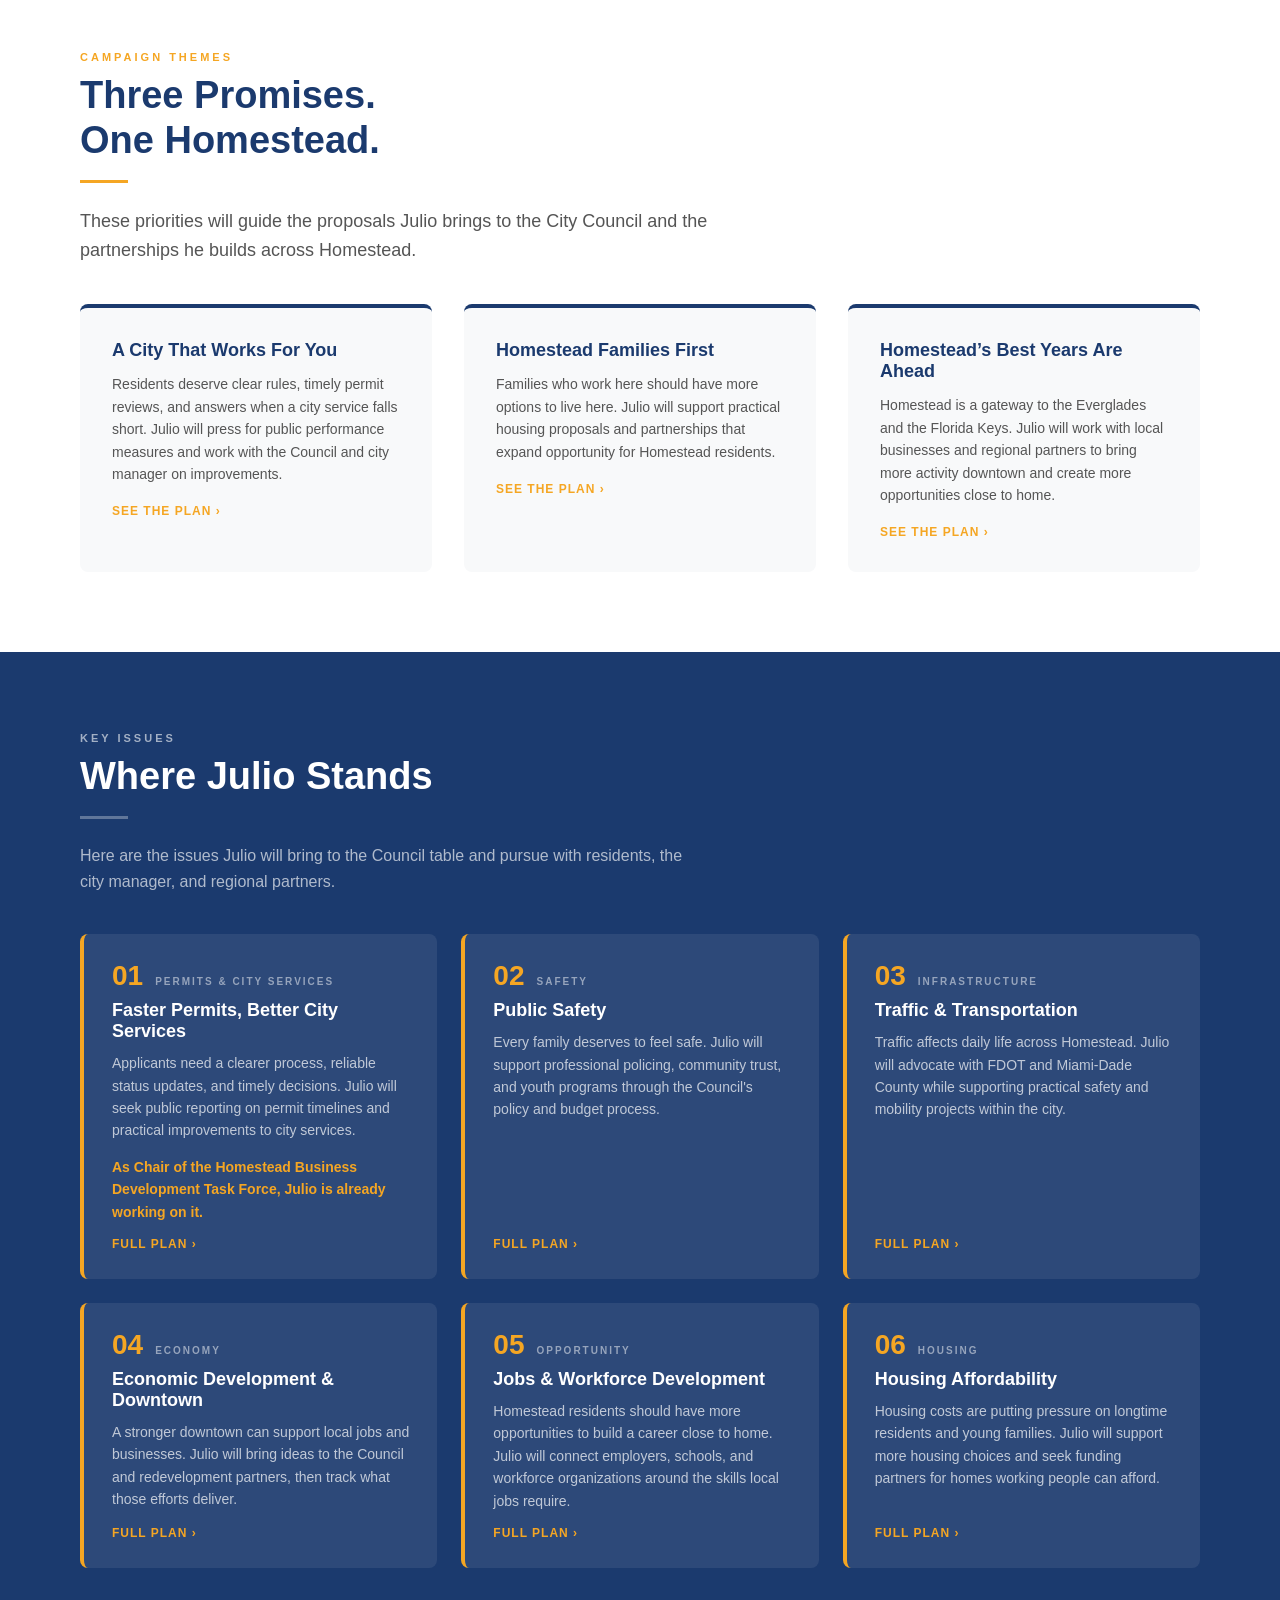
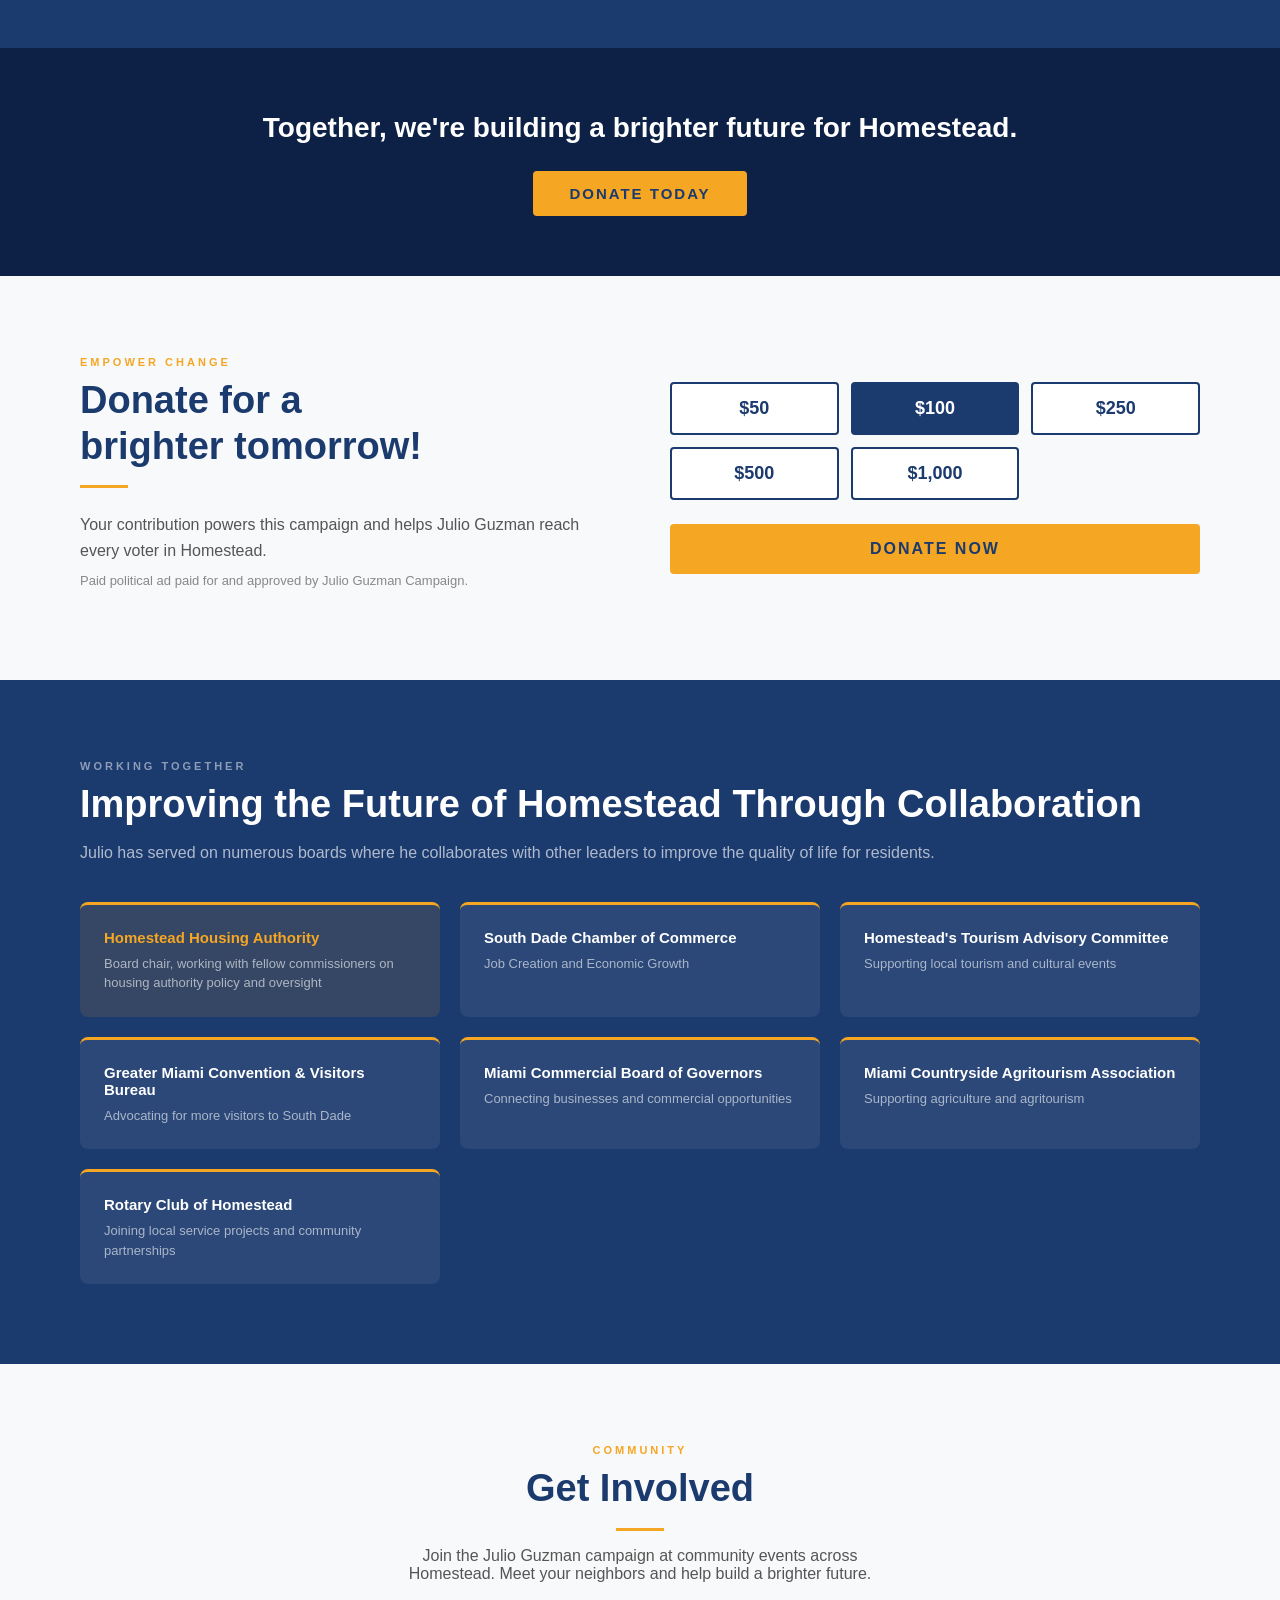
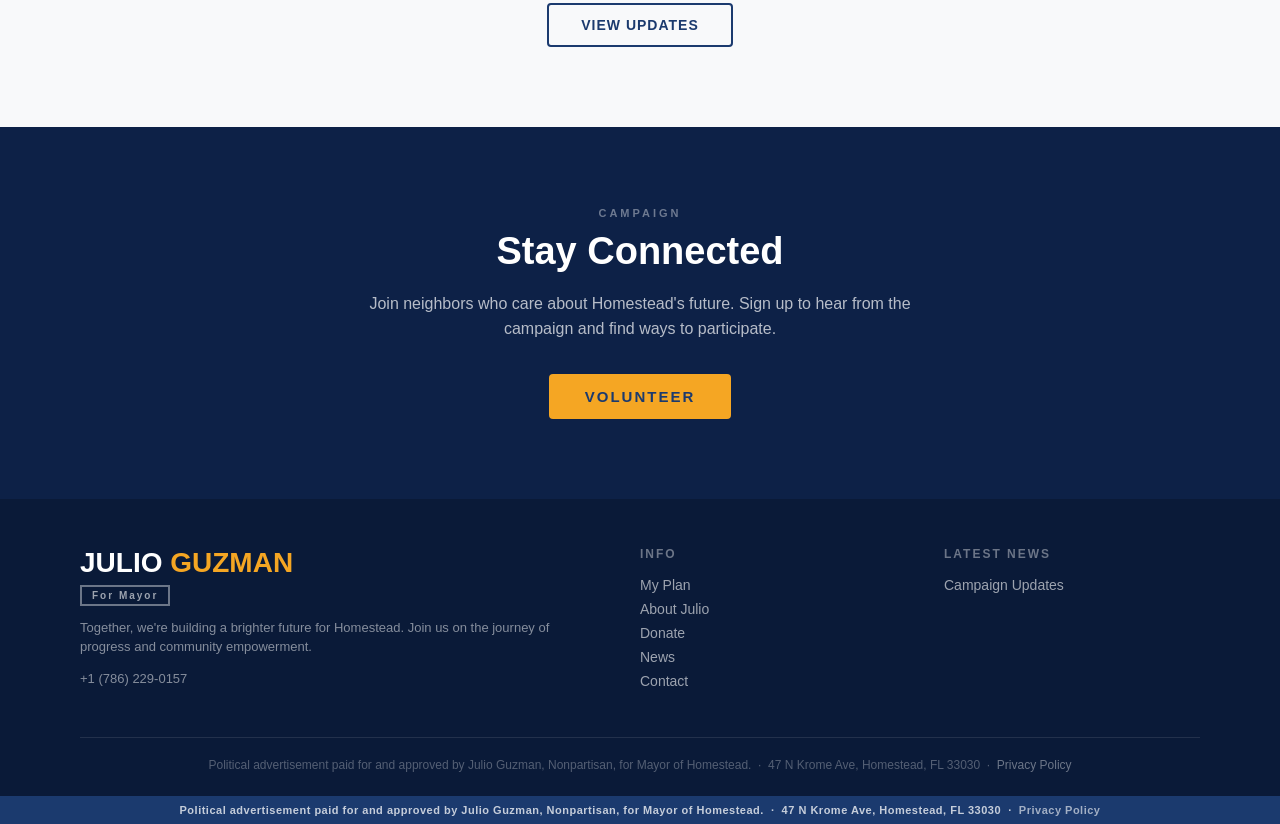
==== commit e5e218c2: "Home: six aligned issue cards in a 3-column grid Co-Authored-By: Claude Opus 5.5 <noreply@anthropic." ====
--- a/index.html
+++ b/index.html
@@ -363,7 +363,15 @@
       border-radius: 8px;
       padding: 28px;
       border-left: 4px solid #f5a623;
-    }
+      display: flex;
+      flex-direction: column;
+    }
+    .issue-card .read-more { margin-top: auto; align-self: flex-start; }
+    .issue-top { display: flex; align-items: baseline; gap: 12px; margin-bottom: 10px; }
+    .issue-num { font-size: 28px; font-weight: 900; color: #f5a623; line-height: 1; }
+    .issue-tag { font-size: 10px; font-weight: 700; letter-spacing: 2px; text-transform: uppercase; color: rgba(255,255,255,0.5); }
+    .issue-card .issue-proof { color: #f5a623; font-weight: 700; }
+    @media (min-width: 1101px) { .issues-grid { grid-template-columns: repeat(3, 1fr); } }
     .issue-card h3 {
       font-size: 18px;
       font-weight: 700;
@@ -693,46 +701,48 @@
   <p style="color:rgba(255,255,255,0.65);font-size:16px;max-width:620px;margin-bottom:40px;line-height:1.6;">
     Here are the issues Julio will bring to the Council table and pursue with residents, the city manager, and regional partners.
   </p>
-  <div class="issues-grid" style="grid-template-columns:repeat(2,1fr)">
+  <div class="issues-grid">
 
     <div class="issue-card">
-      <div style="font-size:10px;font-weight:700;letter-spacing:2px;color:rgba(255,255,255,0.4);margin-bottom:8px;text-transform:uppercase">Issue #1: Critical Priority</div>
+      <div class="issue-top"><span class="issue-num">01</span><span class="issue-tag">Permits &amp; City Services</span></div>
       <h3>Faster Permits, Better City Services</h3>
       <p>Applicants need a clearer process, reliable status updates, and timely decisions. Julio will seek public reporting on permit timelines and practical improvements to city services.</p>
-      <p style="color:#f5a623;font-weight:700;">As Chair of the Homestead Business Development Task Force, Julio is already working on it.</p>
-      <p style="color:rgba(255,255,255,0.5);font-size:13px;margin-bottom:12px;">See how Julio would work with the Council and city manager on permitting.</p>
+      <p class="issue-proof">As Chair of the Homestead Business Development Task Force, Julio is already working on it.</p>
       <a href="plan.html#permitting" class="read-more">Full Plan &rsaquo;</a>
     </div>
 
     <div class="issue-card">
-      <div style="font-size:10px;font-weight:700;letter-spacing:2px;color:rgba(255,255,255,0.4);margin-bottom:8px;text-transform:uppercase">Issue #2: Critical Priority</div>
+      <div class="issue-top"><span class="issue-num">02</span><span class="issue-tag">Safety</span></div>
       <h3>Public Safety</h3>
       <p>Every family deserves to feel safe. Julio will support professional policing, community trust, and youth programs through the Council's policy and budget process.</p>
-      <p style="color:rgba(255,255,255,0.5);font-size:13px;margin-bottom:12px;">See Julio's public safety priorities.</p>
       <a href="plan.html#safety" class="read-more">Full Plan &rsaquo;</a>
     </div>
 
     <div class="issue-card">
-      <div style="font-size:10px;font-weight:700;letter-spacing:2px;color:rgba(255,255,255,0.4);margin-bottom:8px;text-transform:uppercase">Issue #3: High Priority</div>
+      <div class="issue-top"><span class="issue-num">03</span><span class="issue-tag">Infrastructure</span></div>
       <h3>Traffic &amp; Transportation</h3>
       <p>Traffic affects daily life across Homestead. Julio will advocate with FDOT and Miami-Dade County while supporting practical safety and mobility projects within the city.</p>
-      <p style="color:rgba(255,255,255,0.5);font-size:13px;margin-bottom:12px;">See Julio's transportation priorities.</p>
       <a href="plan.html#traffic" class="read-more">Full Plan &rsaquo;</a>
     </div>
 
     <div class="issue-card">
-      <div style="font-size:10px;font-weight:700;letter-spacing:2px;color:rgba(255,255,255,0.4);margin-bottom:8px;text-transform:uppercase">Issue #4: High Priority</div>
+      <div class="issue-top"><span class="issue-num">04</span><span class="issue-tag">Economy</span></div>
       <h3>Economic Development &amp; Downtown</h3>
       <p>A stronger downtown can support local jobs and businesses. Julio will bring ideas to the Council and redevelopment partners, then track what those efforts deliver.</p>
-      <p style="color:rgba(255,255,255,0.5);font-size:13px;margin-bottom:12px;">See Julio's downtown and economic development priorities.</p>
       <a href="plan.html#downtown" class="read-more">Full Plan &rsaquo;</a>
     </div>
 
-    <div class="issue-card" style="grid-column:1/-1;max-width:600px;margin:0 auto">
-      <div style="font-size:10px;font-weight:700;letter-spacing:2px;color:rgba(255,255,255,0.4);margin-bottom:8px;text-transform:uppercase">Issue #5: High Priority</div>
+    <div class="issue-card">
+      <div class="issue-top"><span class="issue-num">05</span><span class="issue-tag">Opportunity</span></div>
+      <h3>Jobs &amp; Workforce Development</h3>
+      <p>Homestead residents should have more opportunities to build a career close to home. Julio will connect employers, schools, and workforce organizations around the skills local jobs require.</p>
+      <a href="plan.html#jobs" class="read-more">Full Plan &rsaquo;</a>
+    </div>
+
+    <div class="issue-card">
+      <div class="issue-top"><span class="issue-num">06</span><span class="issue-tag">Housing</span></div>
       <h3>Housing Affordability</h3>
       <p>Housing costs are putting pressure on longtime residents and young families. Julio will support more housing choices and seek funding partners for homes working people can afford.</p>
-      <p style="color:rgba(255,255,255,0.5);font-size:13px;margin-bottom:12px;">See Julio's housing priorities and the steps that require Council action.</p>
       <a href="plan.html#housing" class="read-more">Full Plan &rsaquo;</a>
     </div>
 
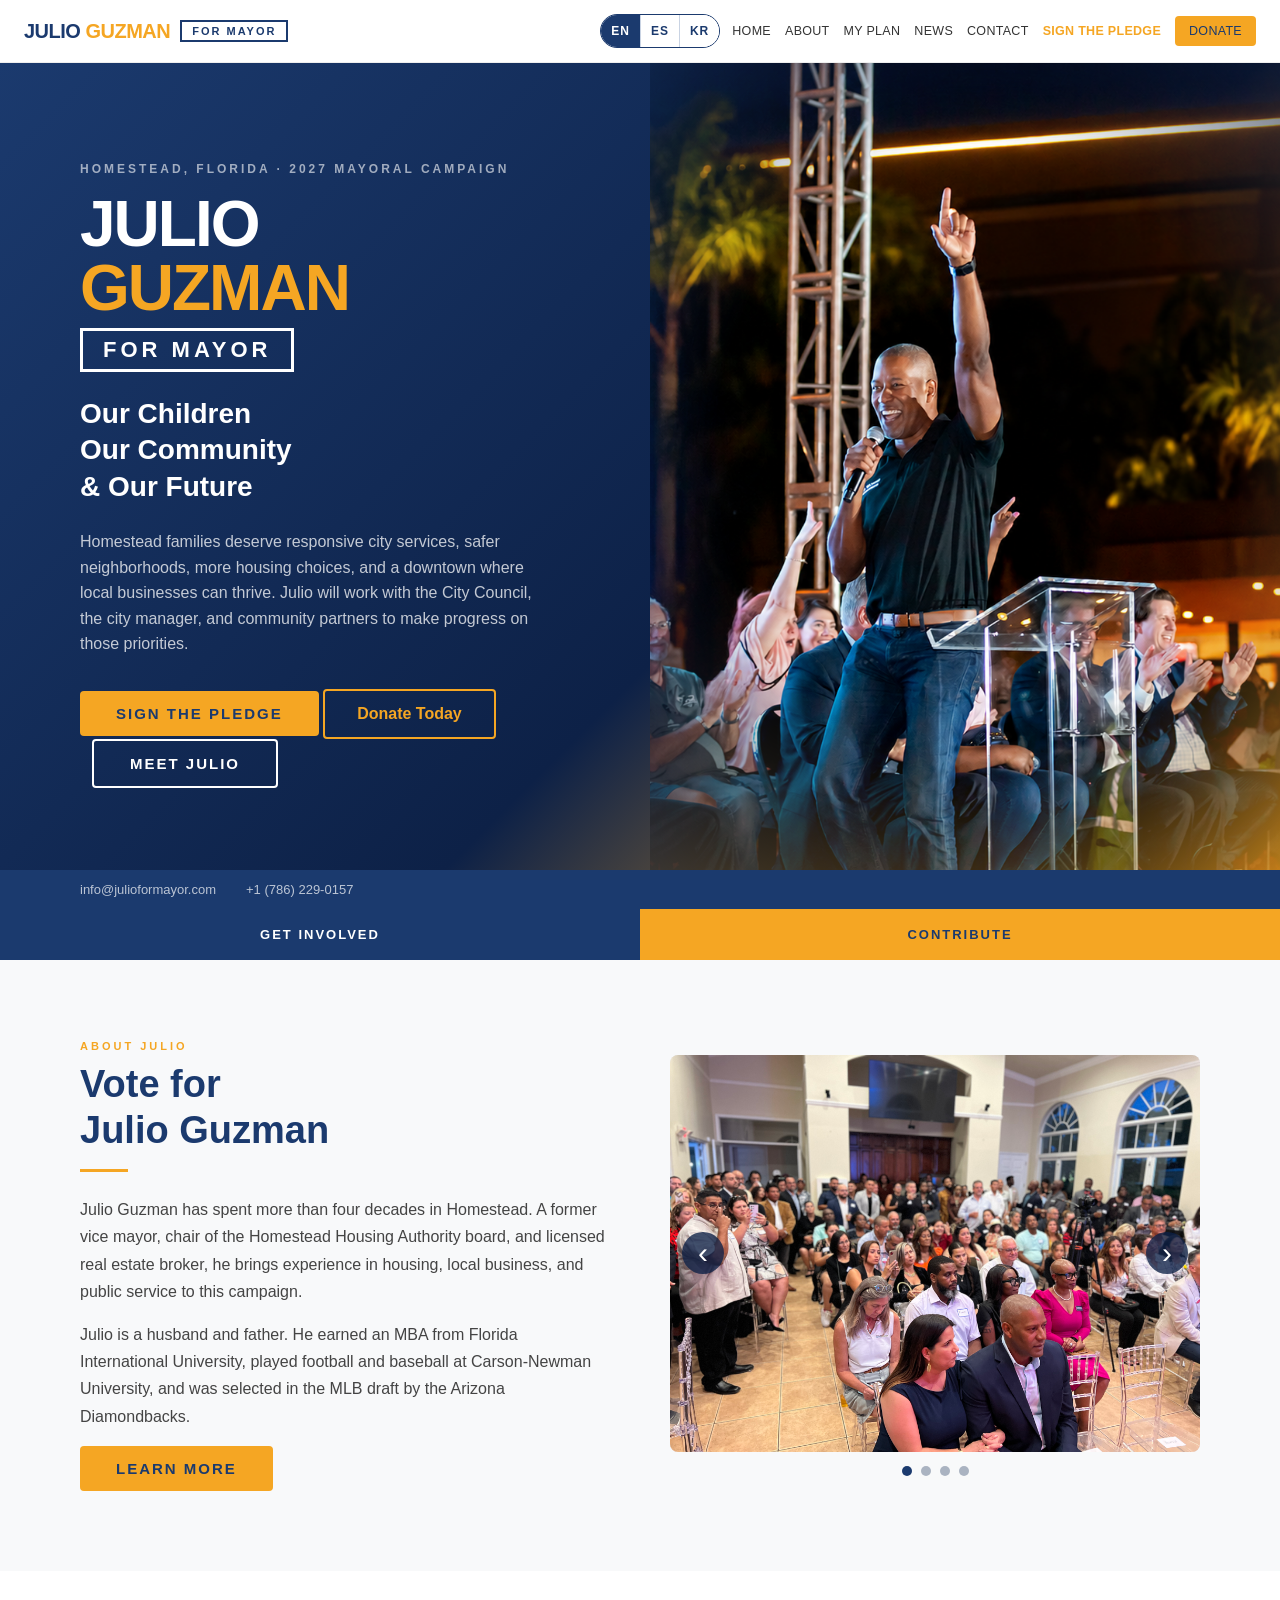
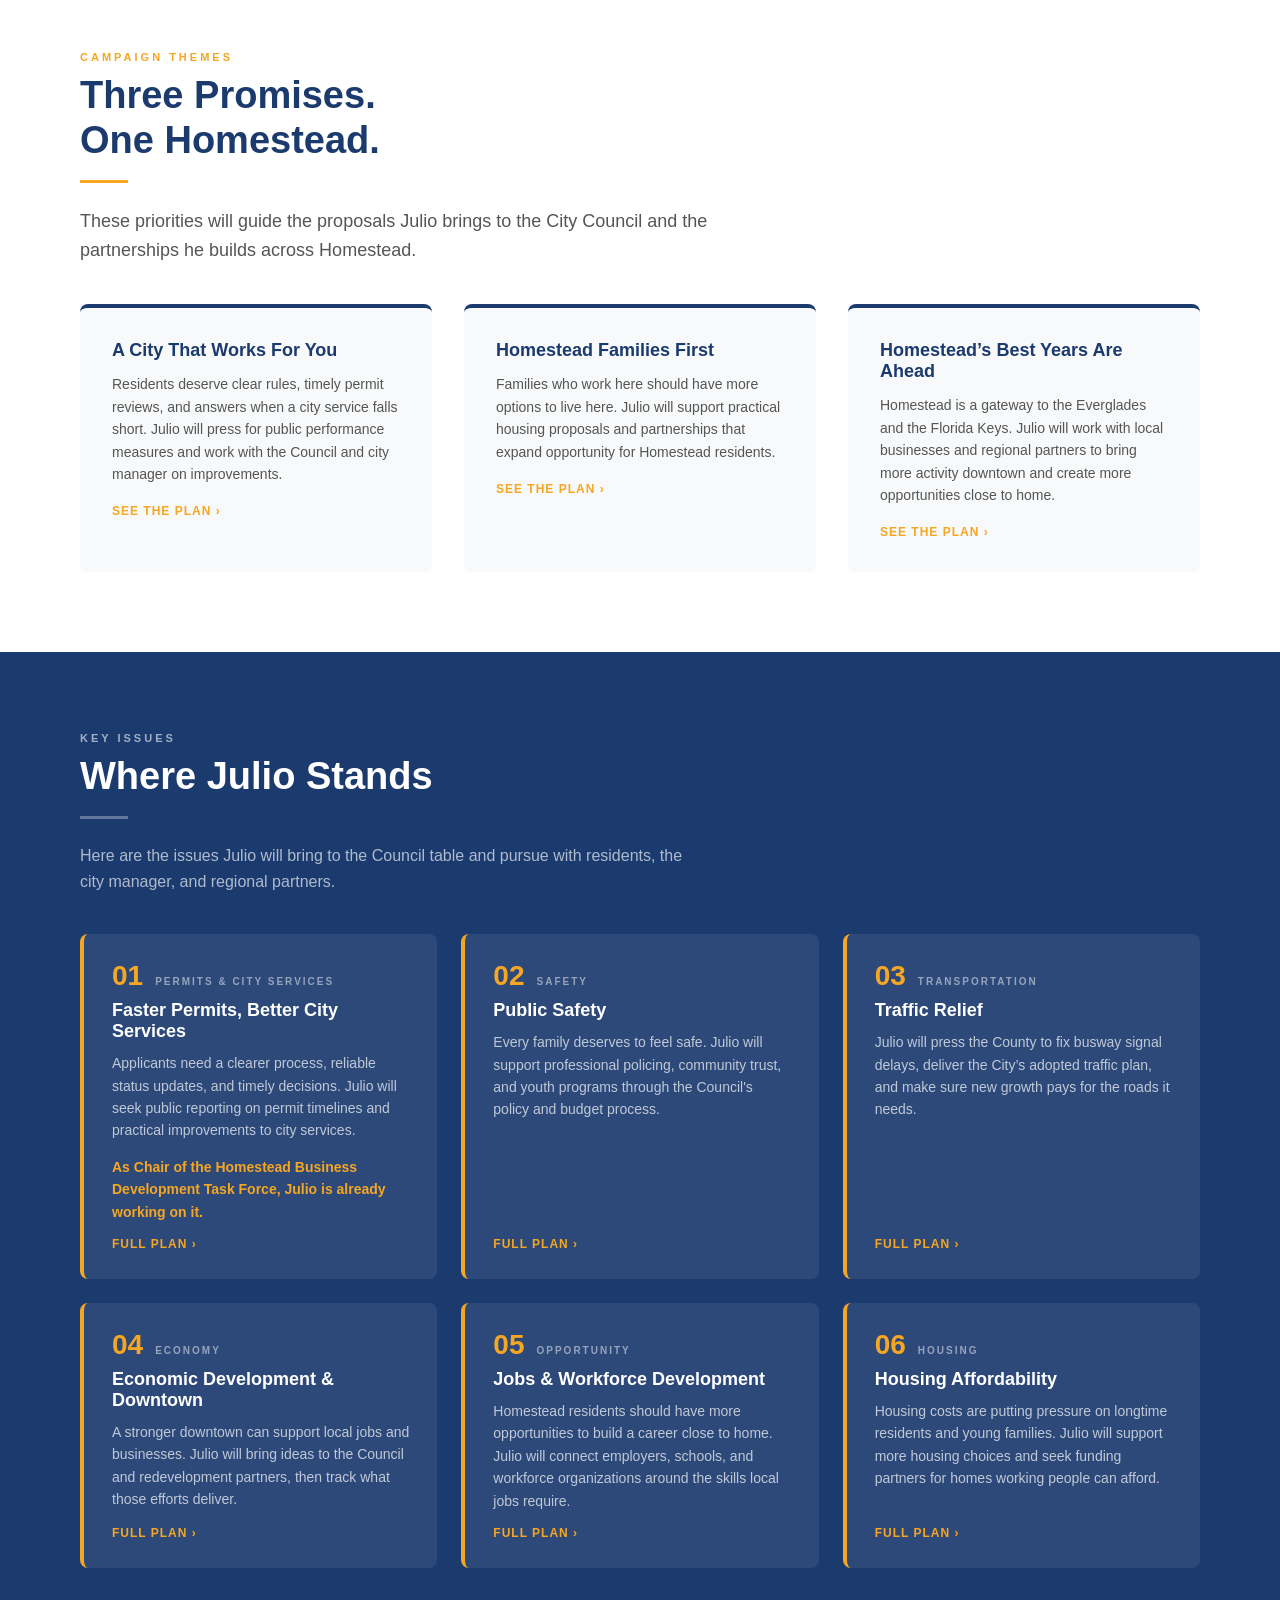
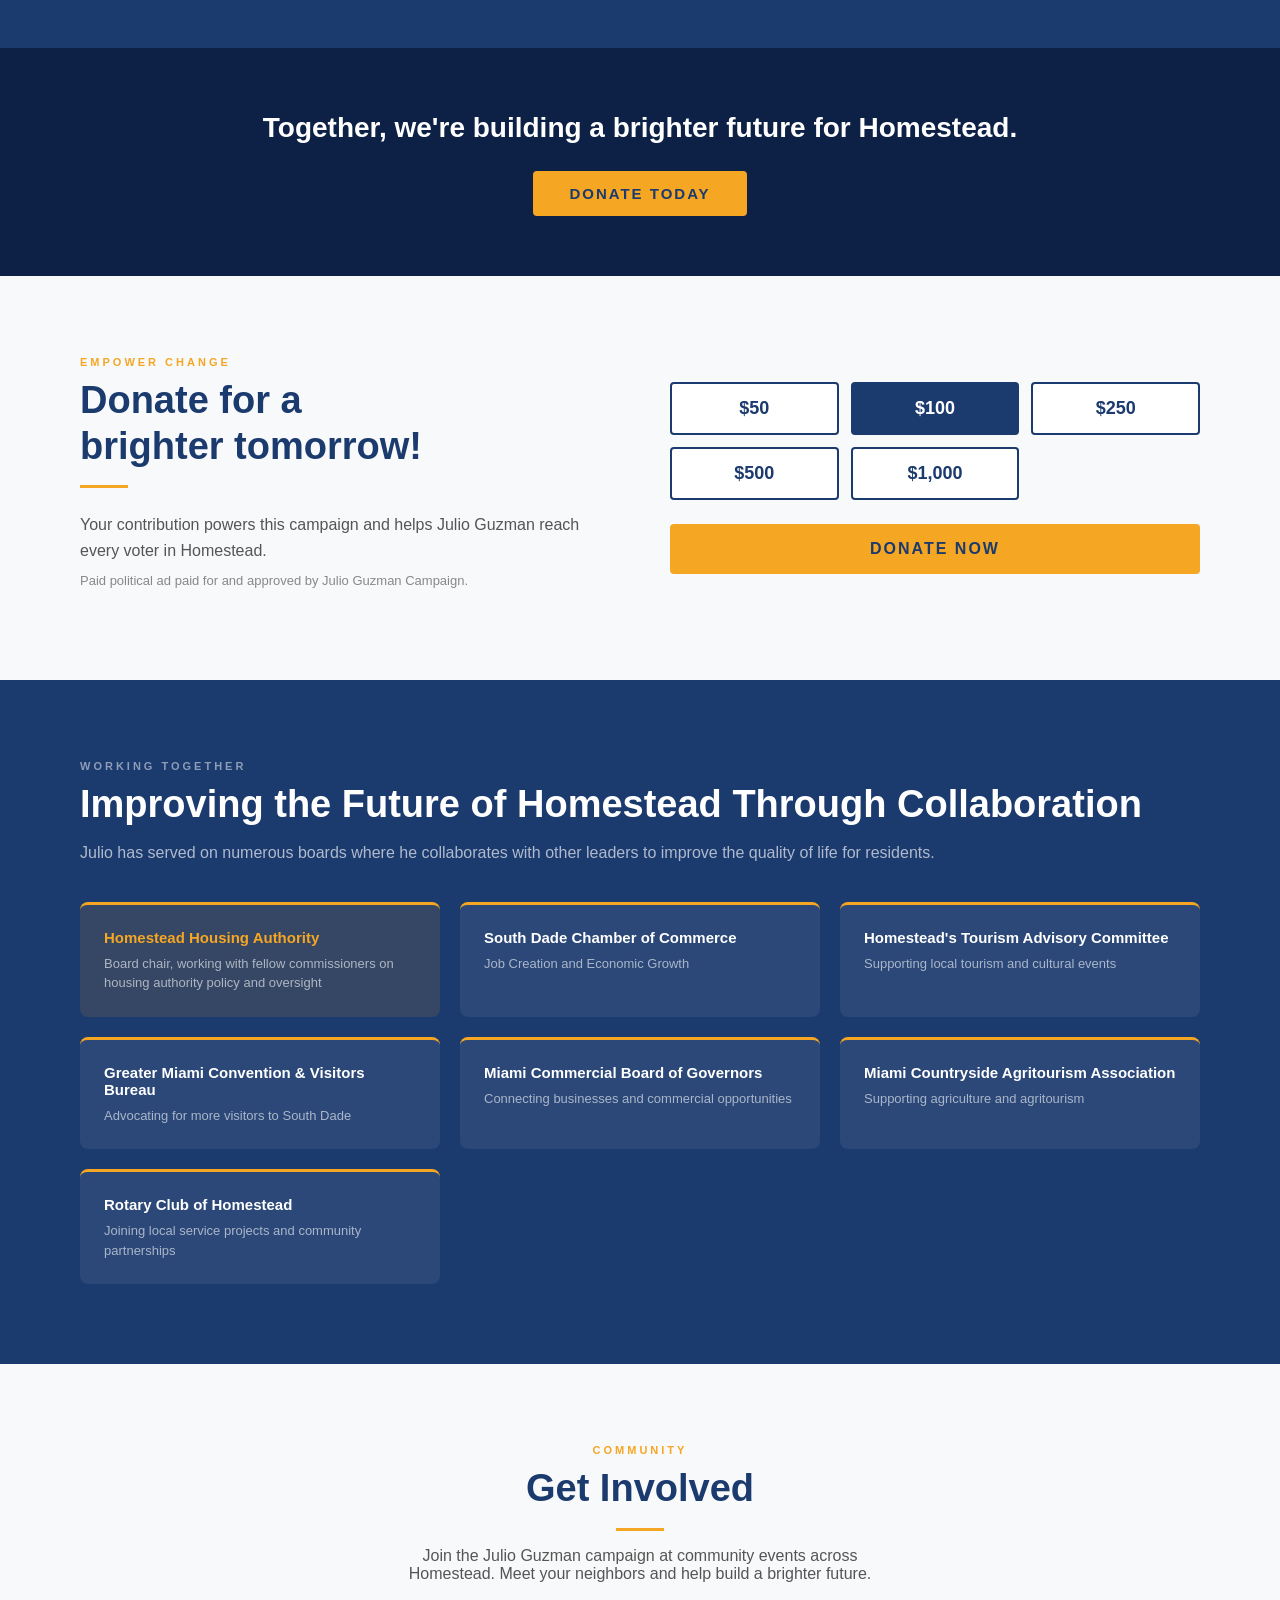
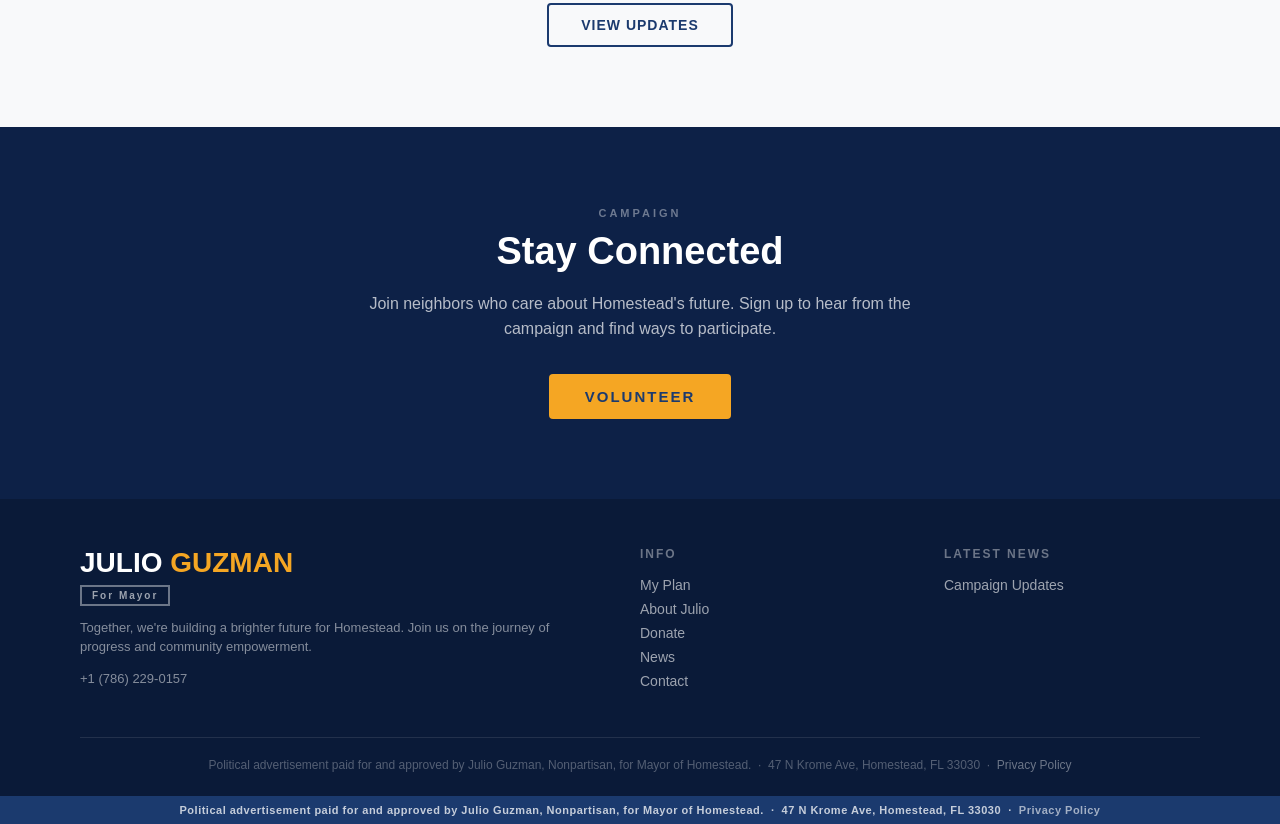
==== commit be5ca122: "Traffic Relief: rewrite My Plan section and home card Co-Authored-By: Claude Opus 5.5 <noreply@anthr" ====
--- a/index.html
+++ b/index.html
@@ -372,6 +372,14 @@
     .issue-tag { font-size: 10px; font-weight: 700; letter-spacing: 2px; text-transform: uppercase; color: rgba(255,255,255,0.5); }
     .issue-card .issue-proof { color: #f5a623; font-weight: 700; }
     @media (min-width: 1101px) { .issues-grid { grid-template-columns: repeat(3, 1fr); } }
+    @media (max-width: 640px) {
+      .issues-grid { gap: 12px !important; margin-top: 24px !important; }
+      .issue-card { padding: 18px 18px 16px !important; }
+      .issue-top { margin-bottom: 6px; }
+      .issue-num { font-size: 22px; }
+      .issue-card h3 { font-size: 17px; margin-bottom: 6px; }
+      .issue-card p { font-size: 14px; line-height: 1.5; margin-bottom: 10px; }
+    }
     .issue-card h3 {
       font-size: 18px;
       font-weight: 700;
@@ -719,9 +727,9 @@
     </div>
 
     <div class="issue-card">
-      <div class="issue-top"><span class="issue-num">03</span><span class="issue-tag">Infrastructure</span></div>
-      <h3>Traffic &amp; Transportation</h3>
-      <p>Traffic affects daily life across Homestead. Julio will advocate with FDOT and Miami-Dade County while supporting practical safety and mobility projects within the city.</p>
+      <div class="issue-top"><span class="issue-num">03</span><span class="issue-tag">Transportation</span></div>
+      <h3>Traffic Relief</h3>
+      <p>Julio will press the County to fix busway signal delays, deliver the City&rsquo;s adopted traffic plan, and make sure new growth pays for the roads it needs.</p>
       <a href="plan.html#traffic" class="read-more">Full Plan &rsaquo;</a>
     </div>
 
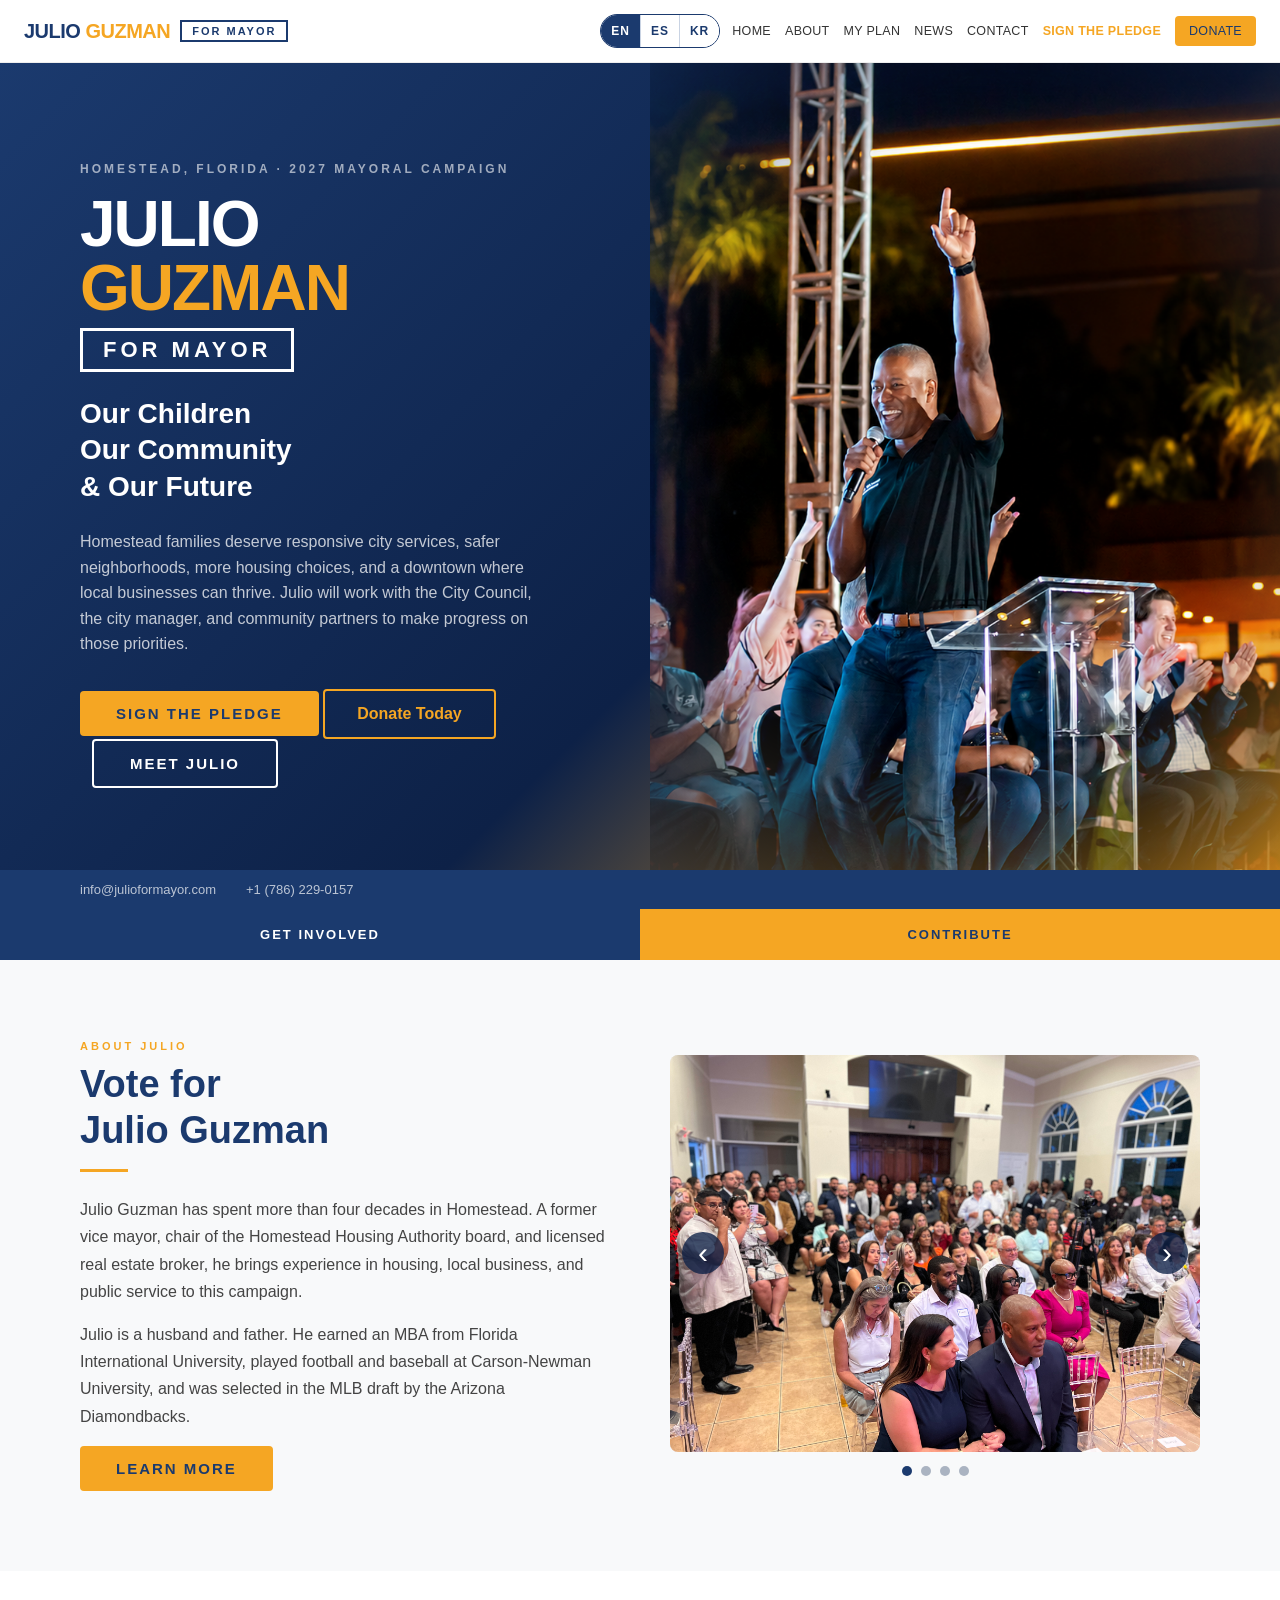
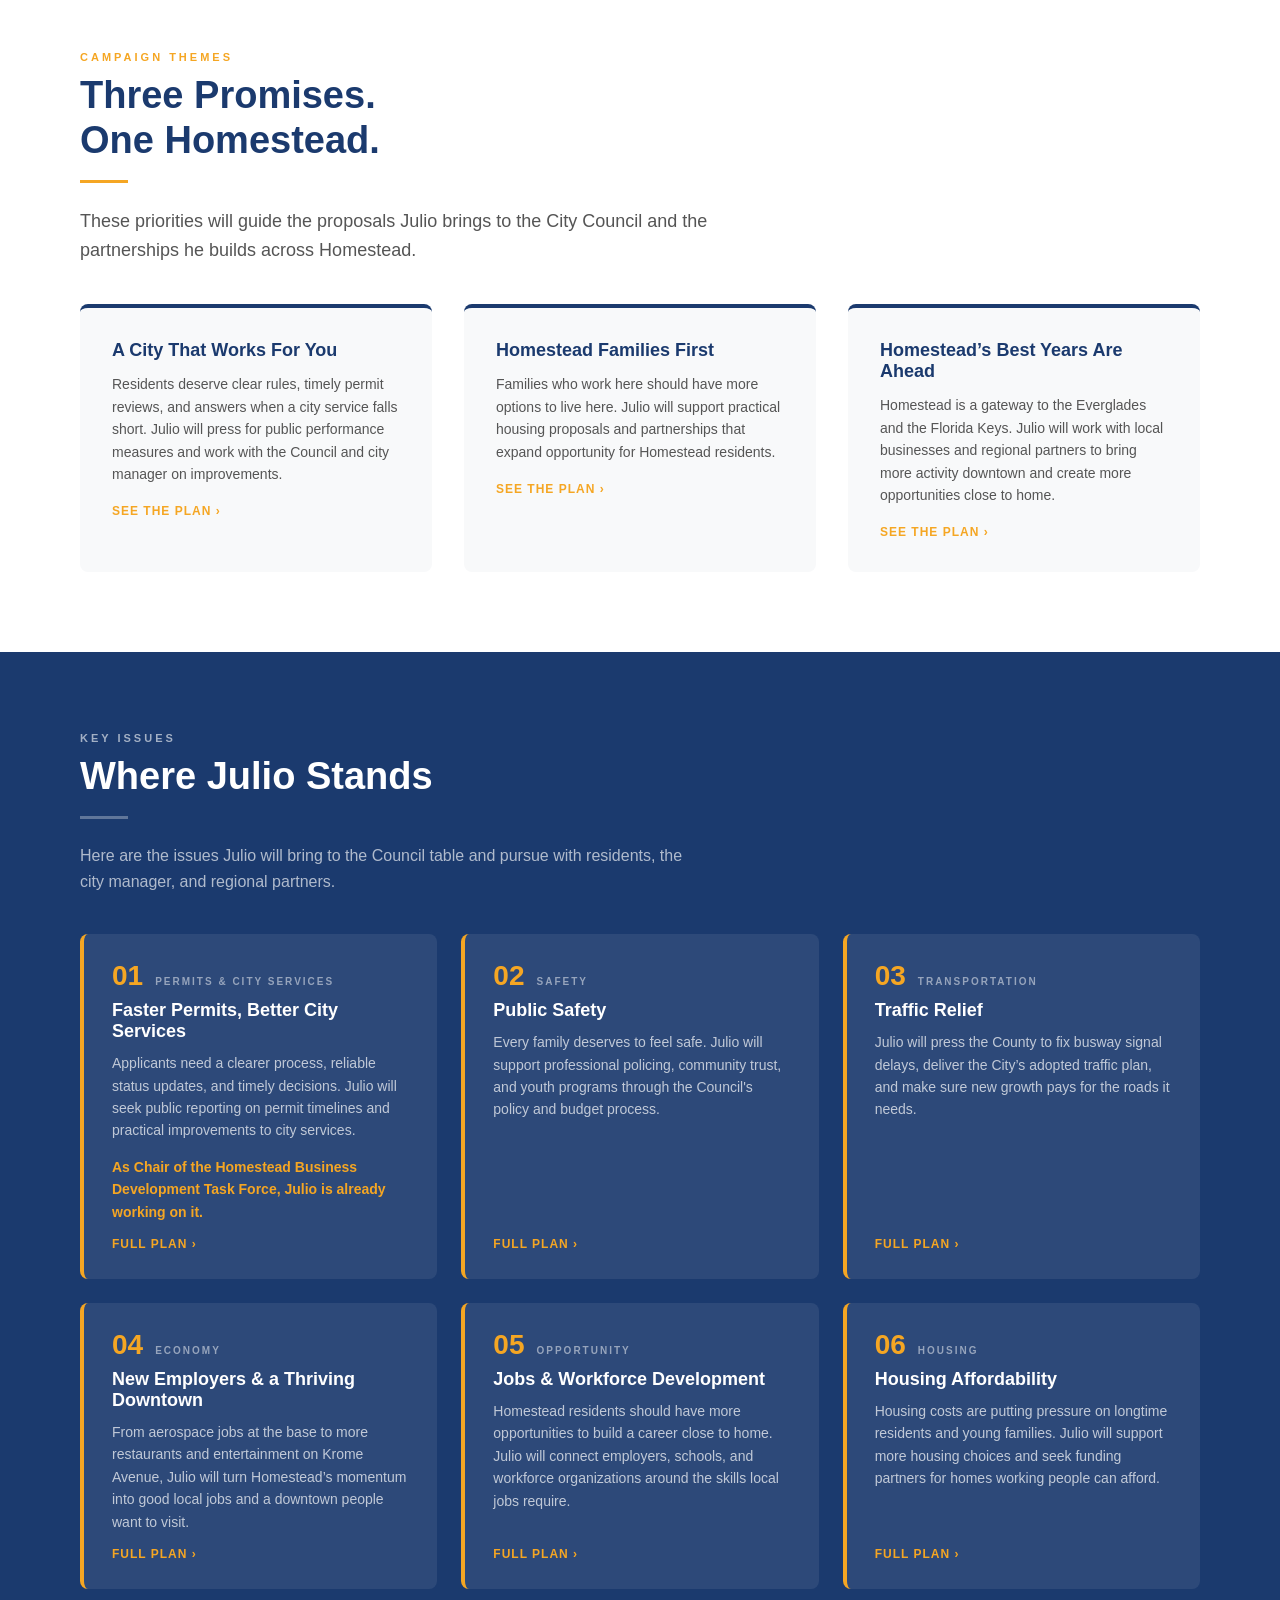
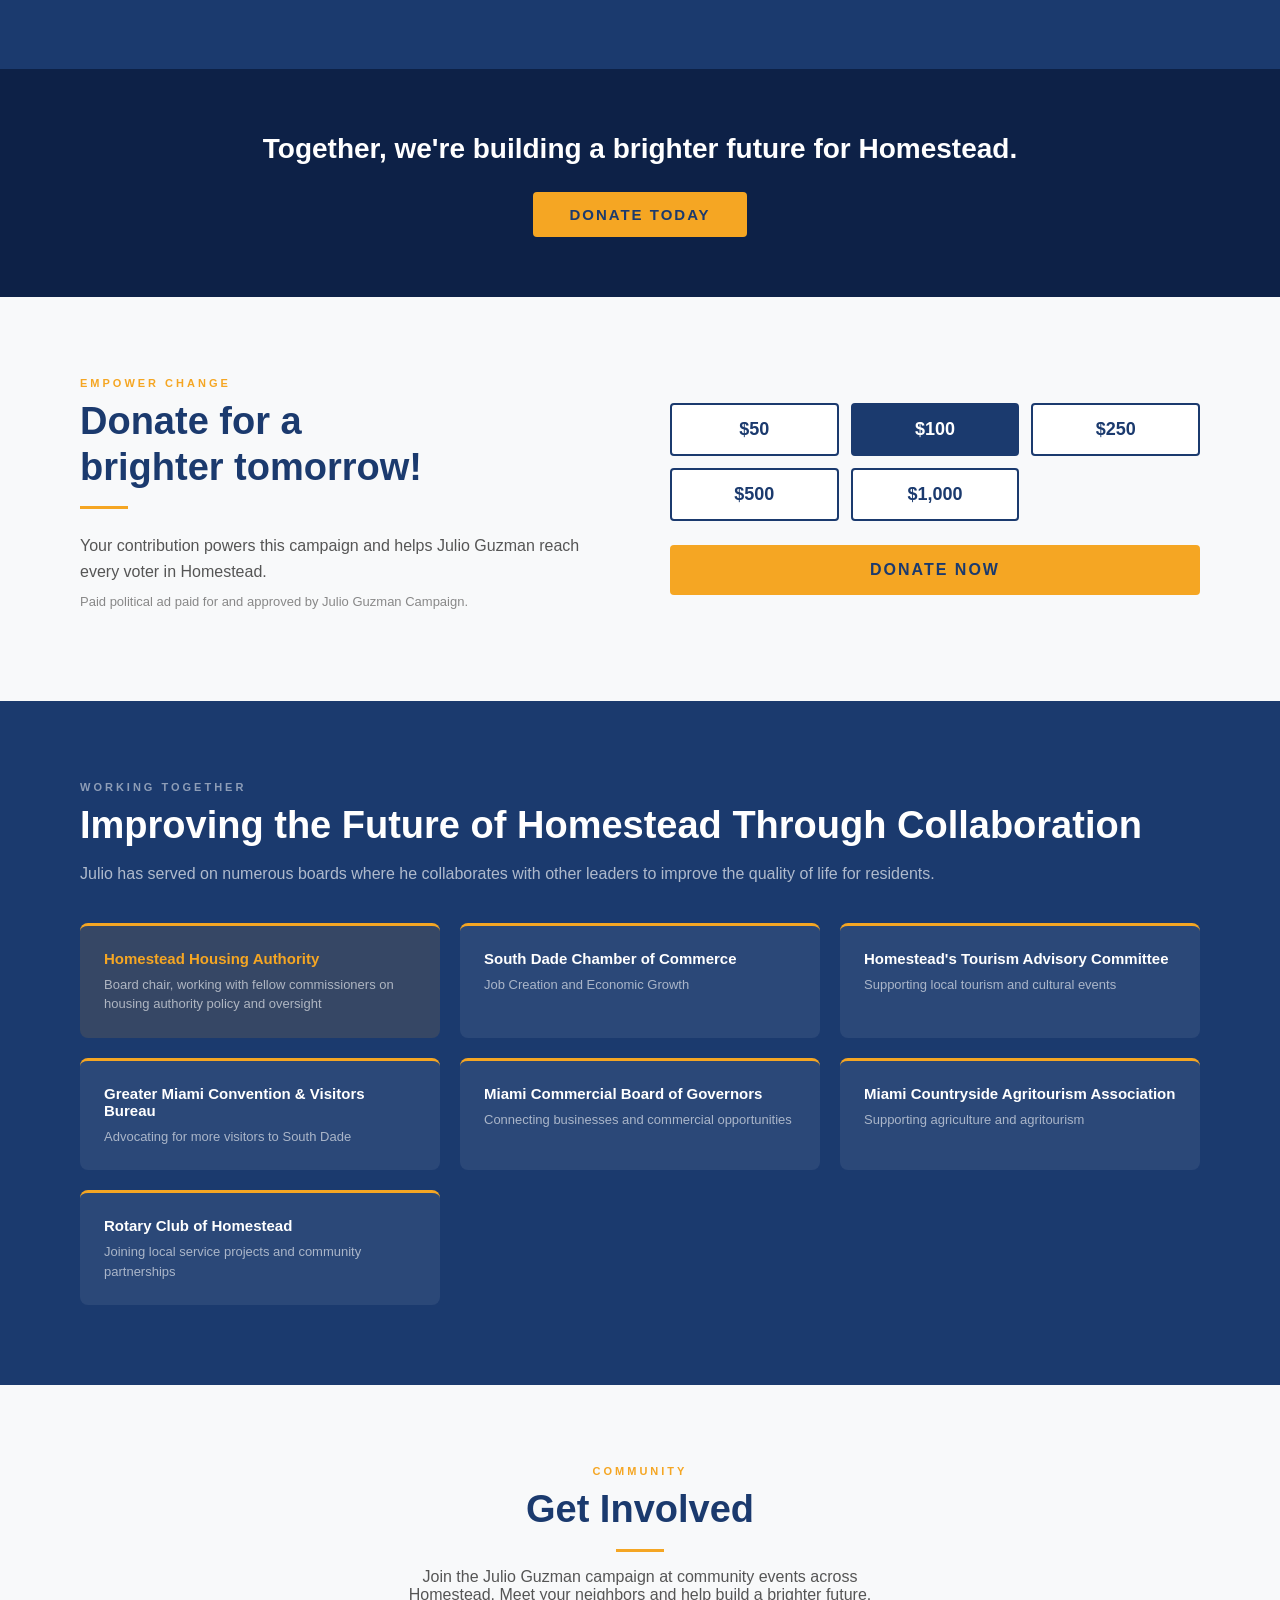
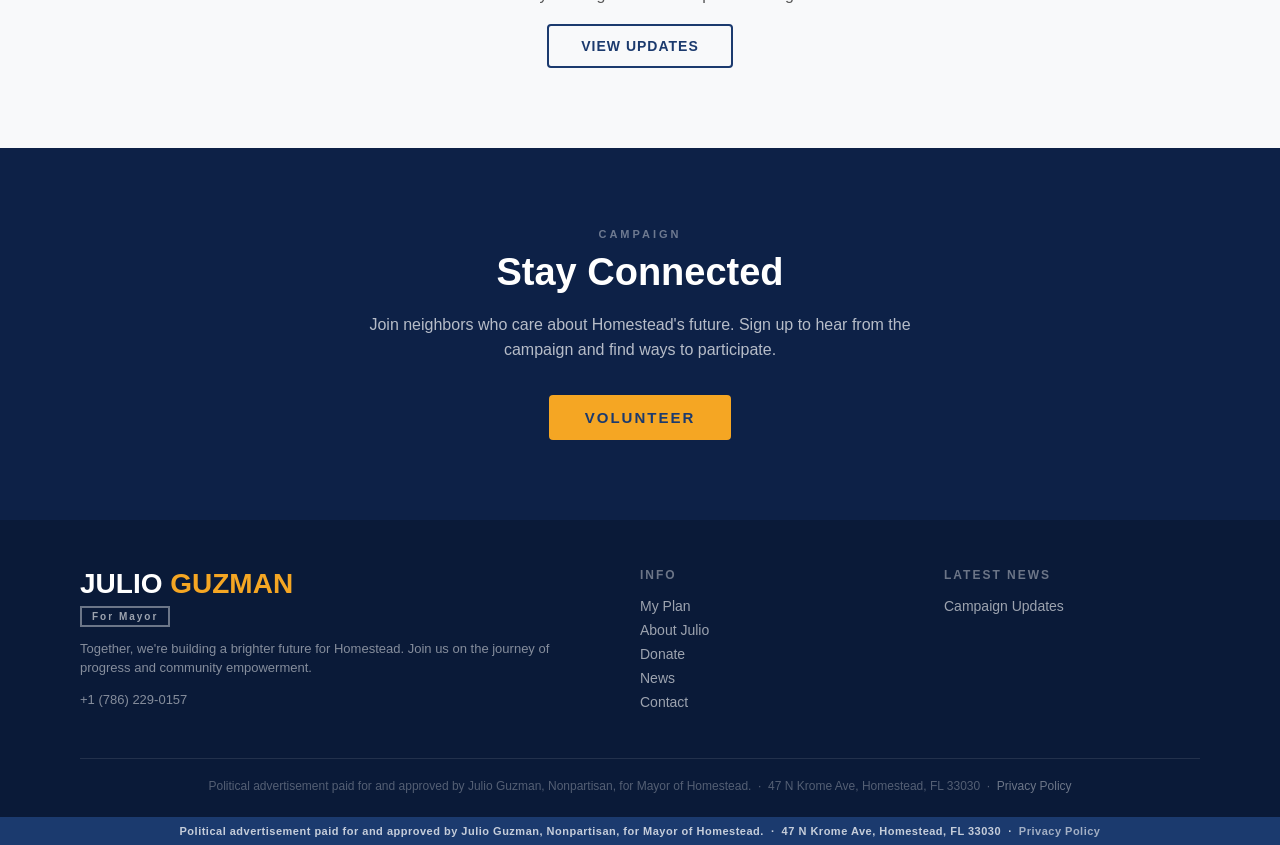
==== commit 633f0cf8: "New Employers & a Thriving Downtown: rewrite My Plan section and home card Co-Authored-By: Claude Op" ====
--- a/index.html
+++ b/index.html
@@ -735,8 +735,8 @@
 
     <div class="issue-card">
       <div class="issue-top"><span class="issue-num">04</span><span class="issue-tag">Economy</span></div>
-      <h3>Economic Development &amp; Downtown</h3>
-      <p>A stronger downtown can support local jobs and businesses. Julio will bring ideas to the Council and redevelopment partners, then track what those efforts deliver.</p>
+      <h3>New Employers &amp; a Thriving Downtown</h3>
+      <p>From aerospace jobs at the base to more restaurants and entertainment on Krome Avenue, Julio will turn Homestead&rsquo;s momentum into good local jobs and a downtown people want to visit.</p>
       <a href="plan.html#downtown" class="read-more">Full Plan &rsaquo;</a>
     </div>
 
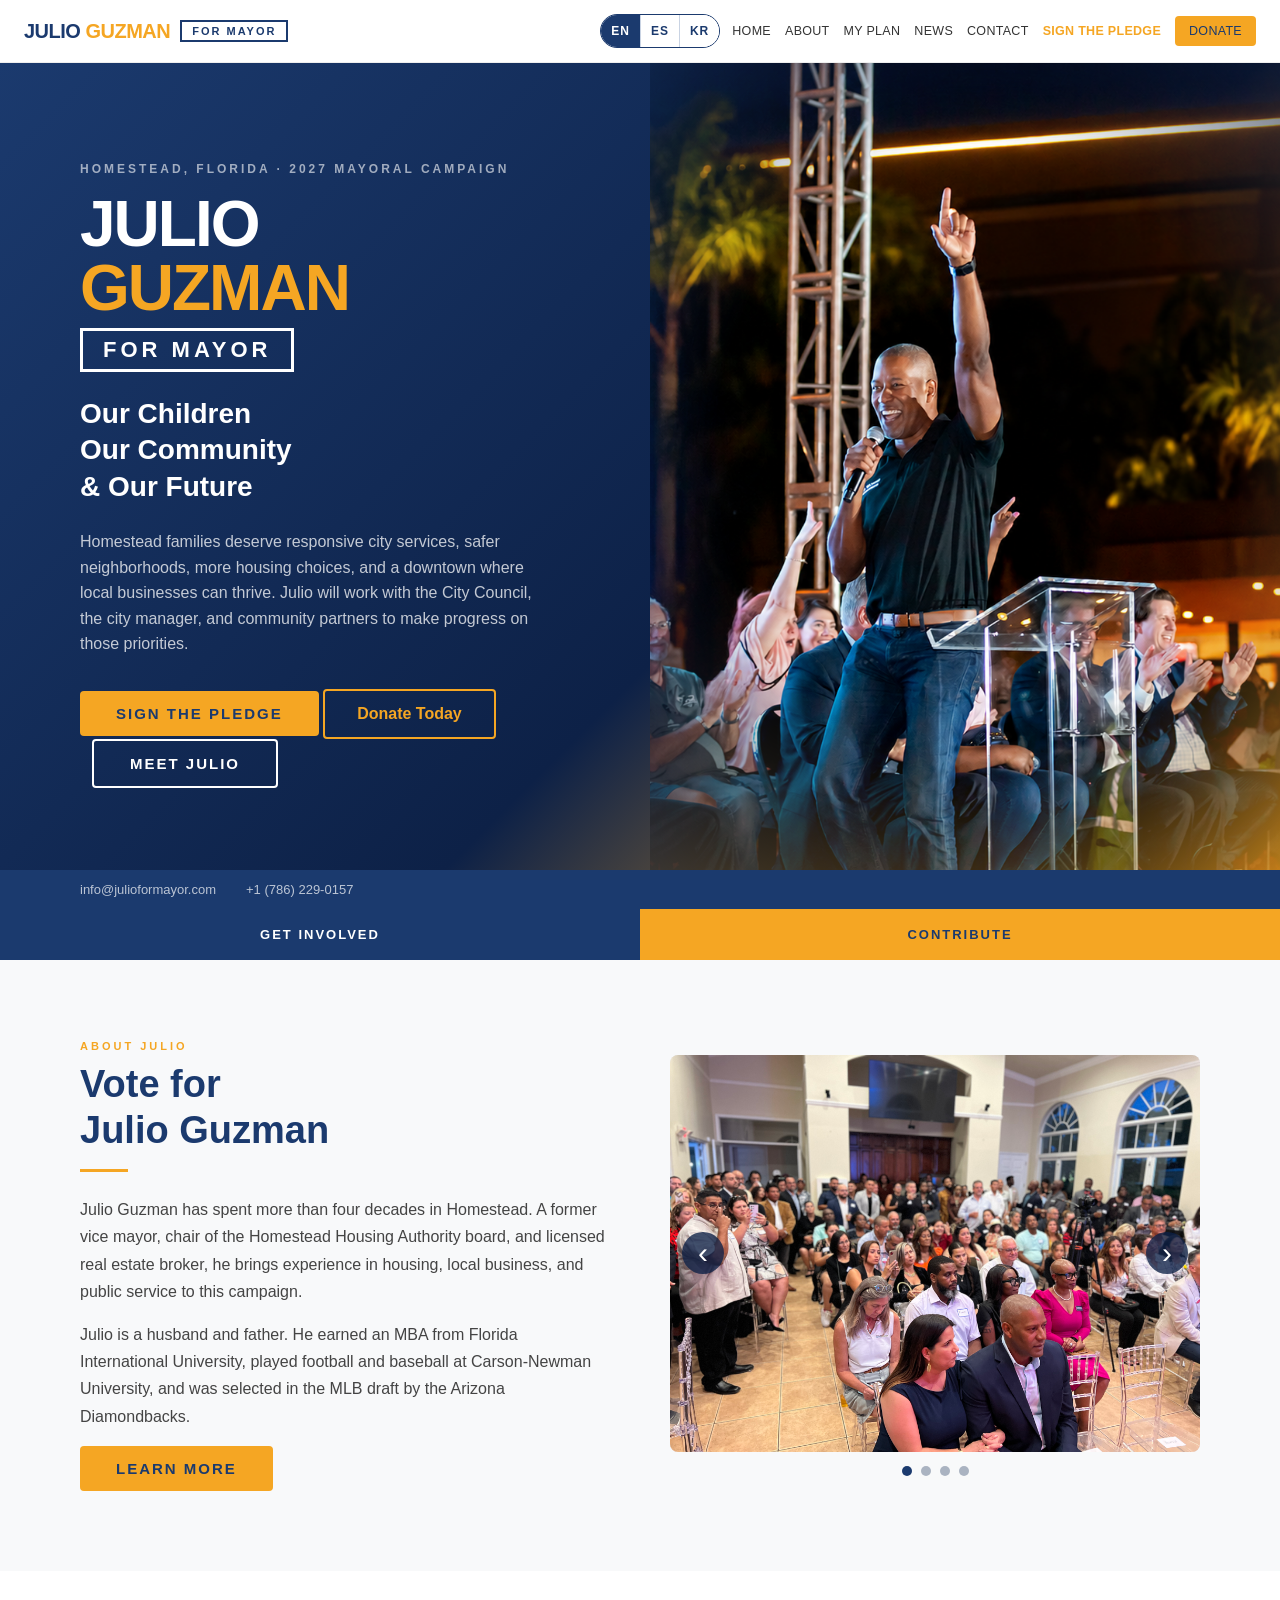
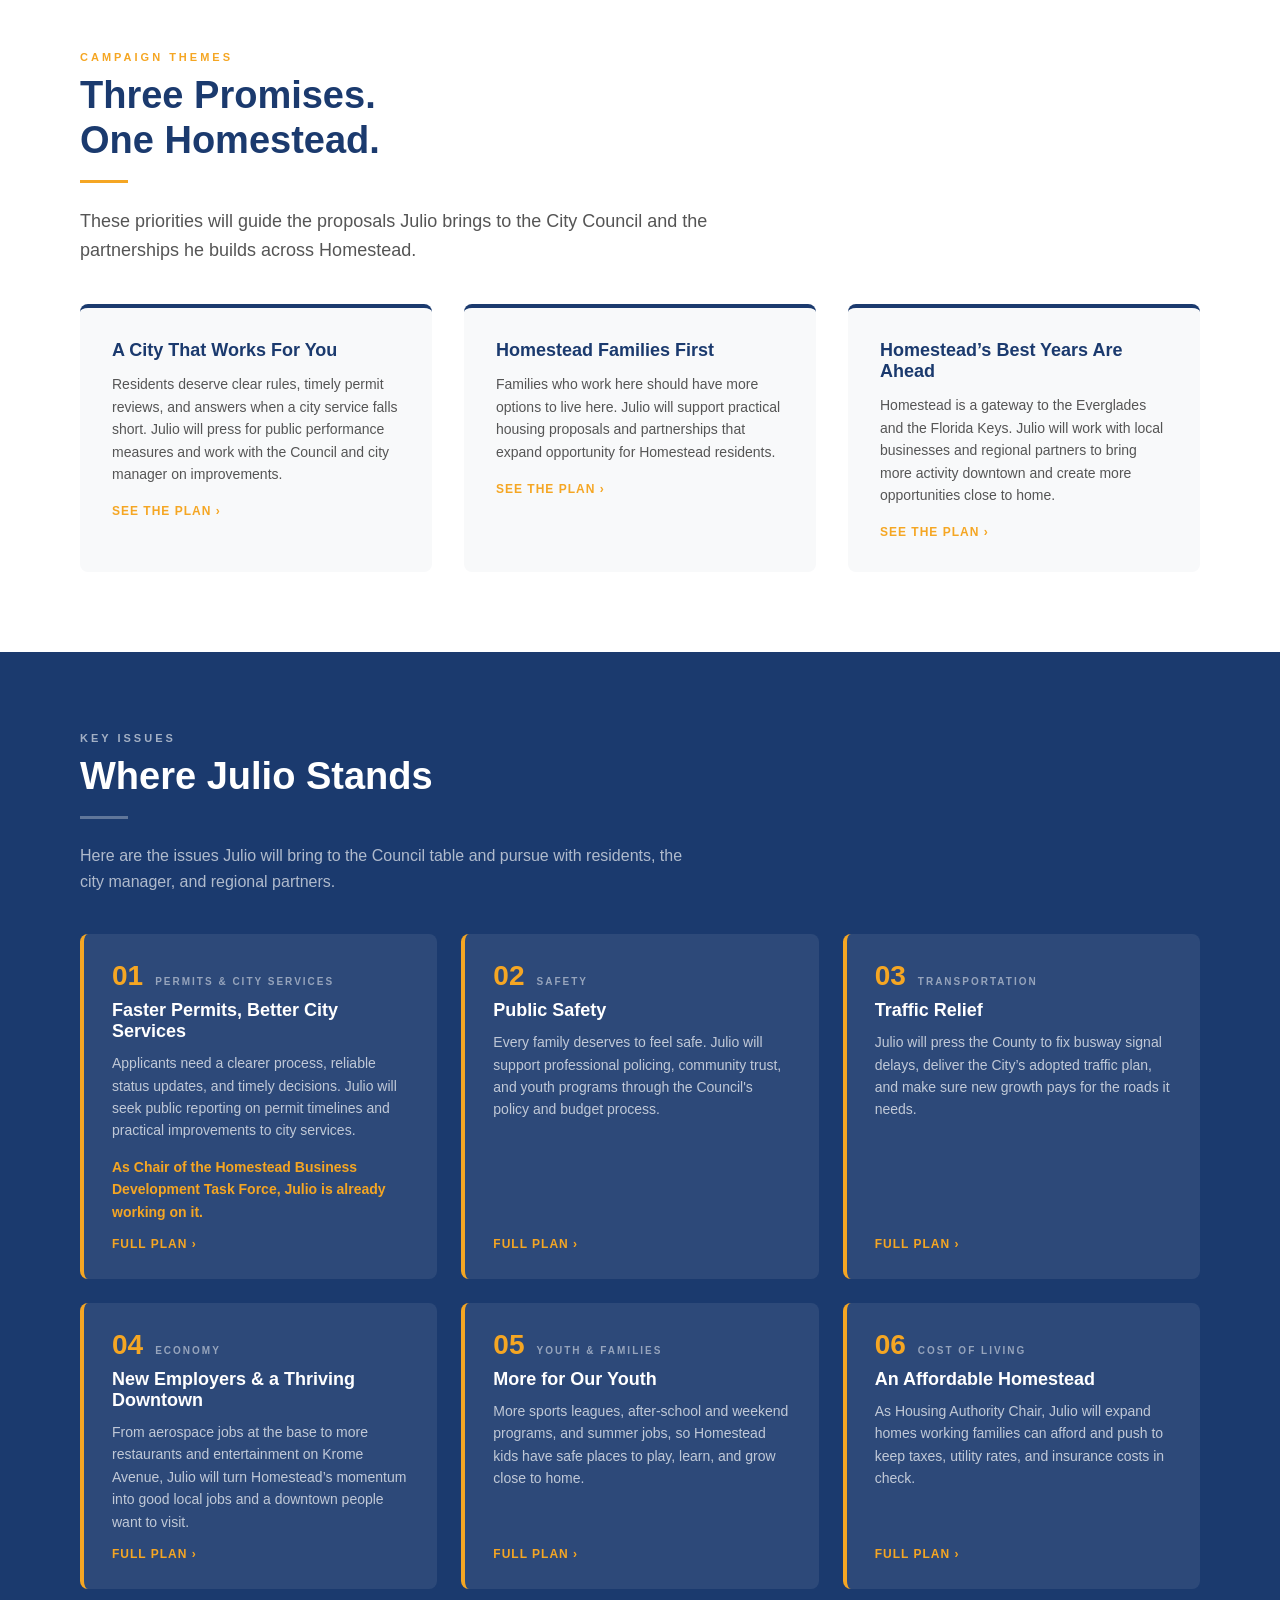
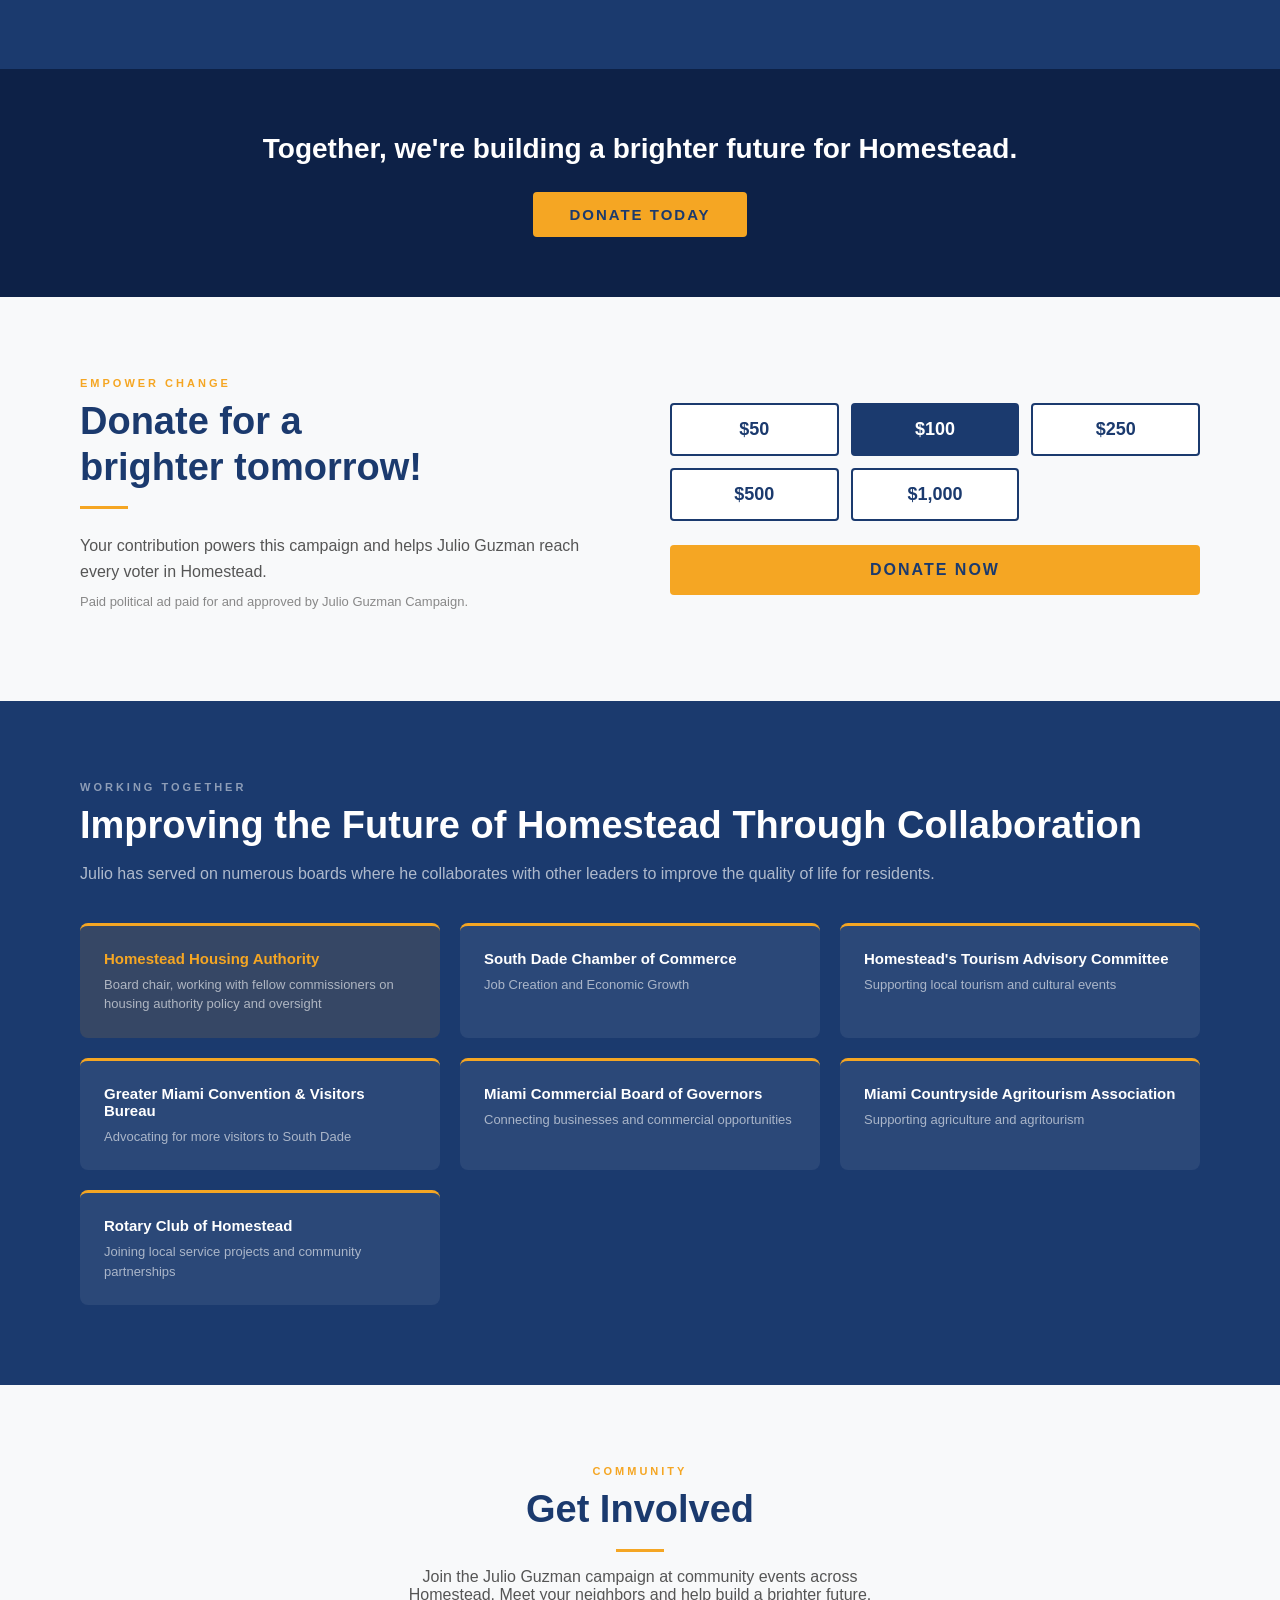
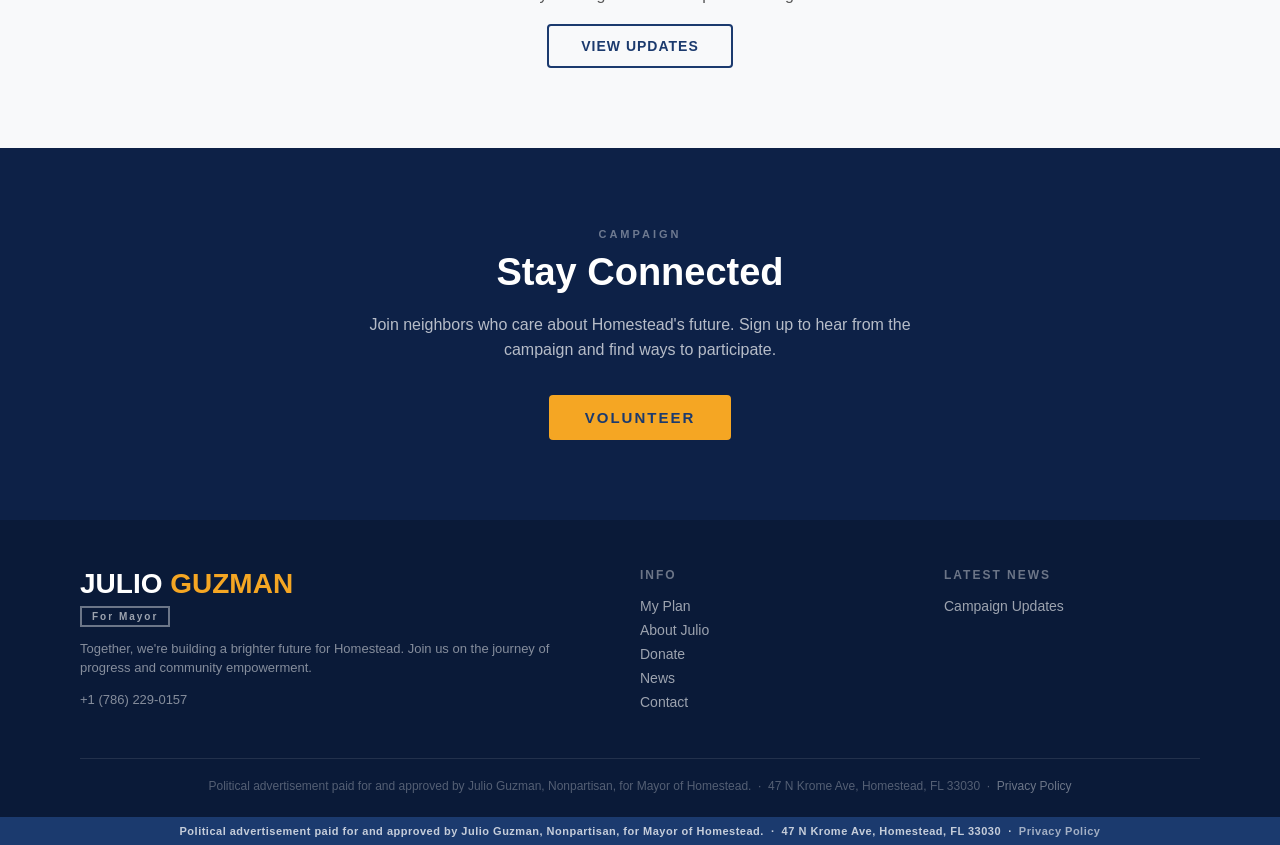
==== commit 906f3a67: "My Plan: More for Our Youth (#5) and An Affordable Homestead (#6); jobs training folded into #4 Co-A" ====
--- a/index.html
+++ b/index.html
@@ -741,16 +741,16 @@
     </div>
 
     <div class="issue-card">
-      <div class="issue-top"><span class="issue-num">05</span><span class="issue-tag">Opportunity</span></div>
-      <h3>Jobs &amp; Workforce Development</h3>
-      <p>Homestead residents should have more opportunities to build a career close to home. Julio will connect employers, schools, and workforce organizations around the skills local jobs require.</p>
-      <a href="plan.html#jobs" class="read-more">Full Plan &rsaquo;</a>
+      <div class="issue-top"><span class="issue-num">05</span><span class="issue-tag">Youth &amp; Families</span></div>
+      <h3>More for Our Youth</h3>
+      <p>More sports leagues, after-school and weekend programs, and summer jobs, so Homestead kids have safe places to play, learn, and grow close to home.</p>
+      <a href="plan.html#youth" class="read-more">Full Plan &rsaquo;</a>
     </div>
 
     <div class="issue-card">
-      <div class="issue-top"><span class="issue-num">06</span><span class="issue-tag">Housing</span></div>
-      <h3>Housing Affordability</h3>
-      <p>Housing costs are putting pressure on longtime residents and young families. Julio will support more housing choices and seek funding partners for homes working people can afford.</p>
+      <div class="issue-top"><span class="issue-num">06</span><span class="issue-tag">Cost of Living</span></div>
+      <h3>An Affordable Homestead</h3>
+      <p>As Housing Authority Chair, Julio will expand homes working families can afford and push to keep taxes, utility rates, and insurance costs in check.</p>
       <a href="plan.html#housing" class="read-more">Full Plan &rsaquo;</a>
     </div>
 
